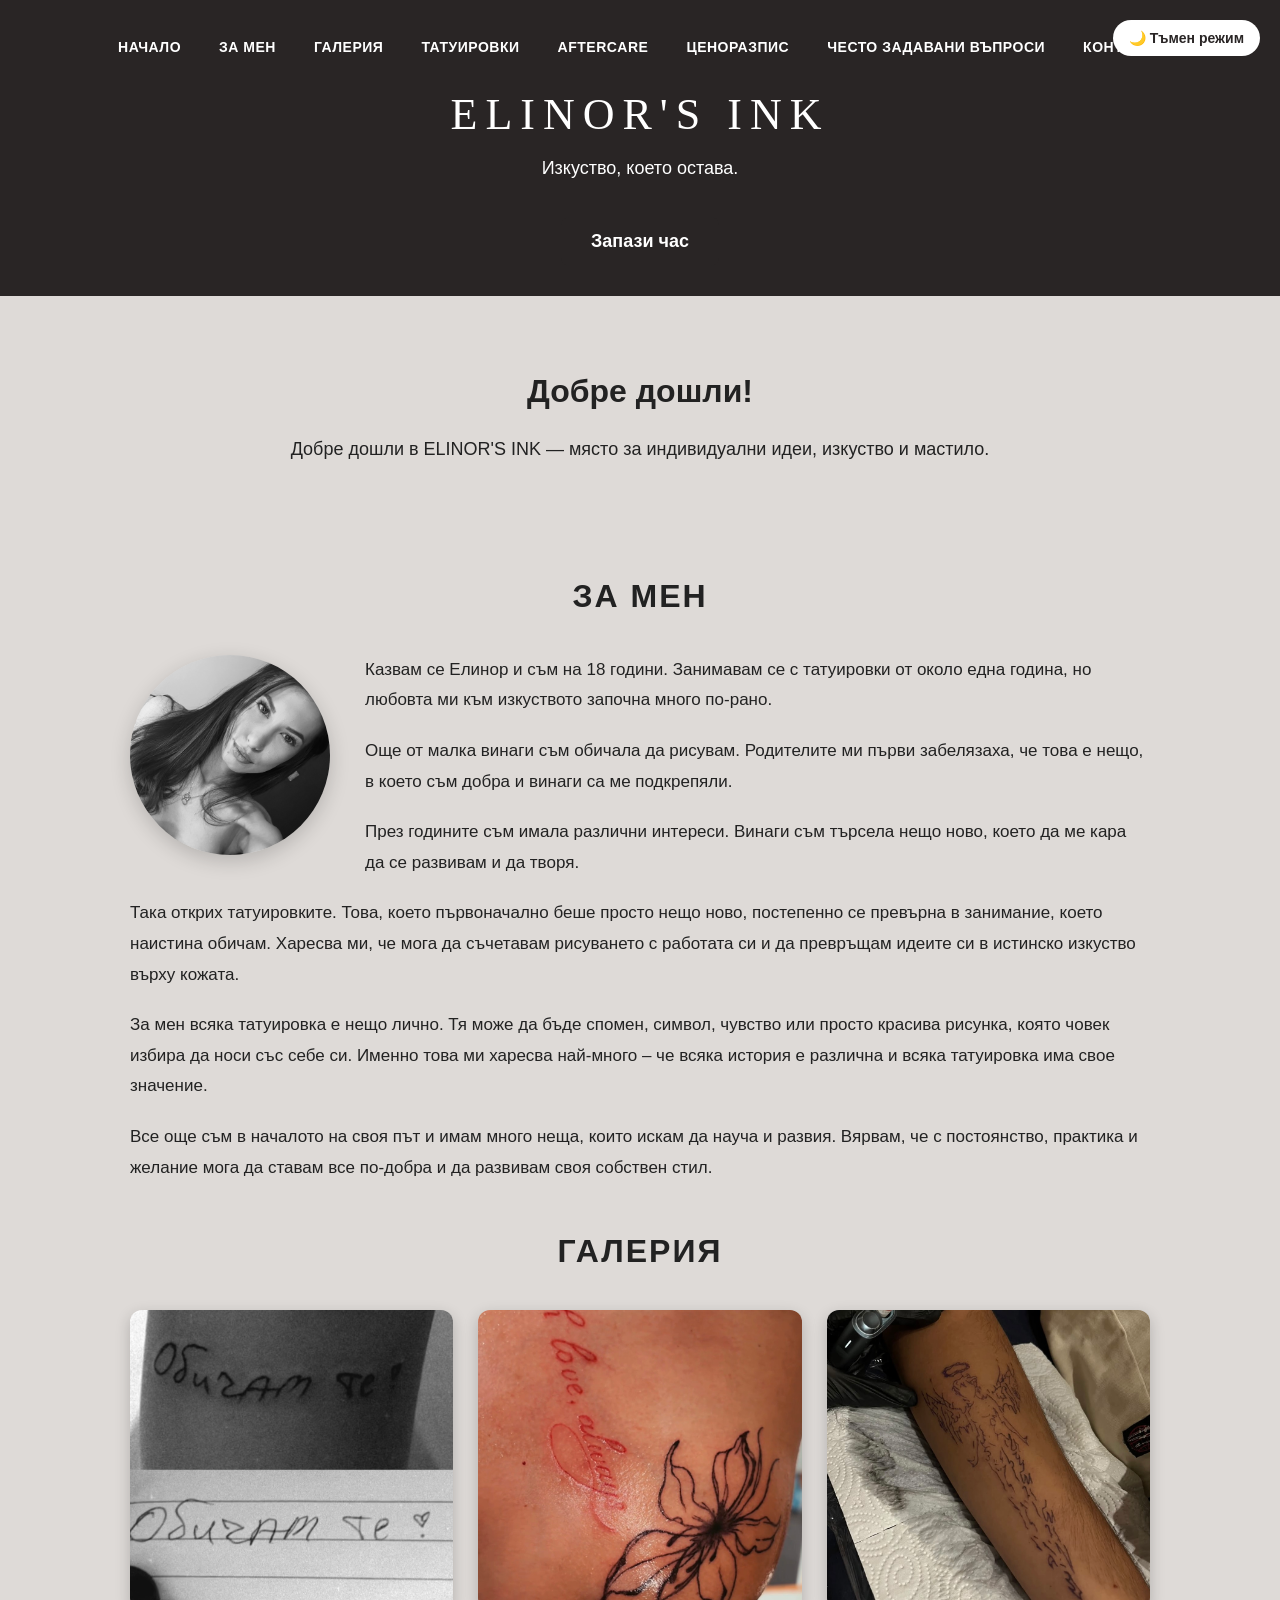
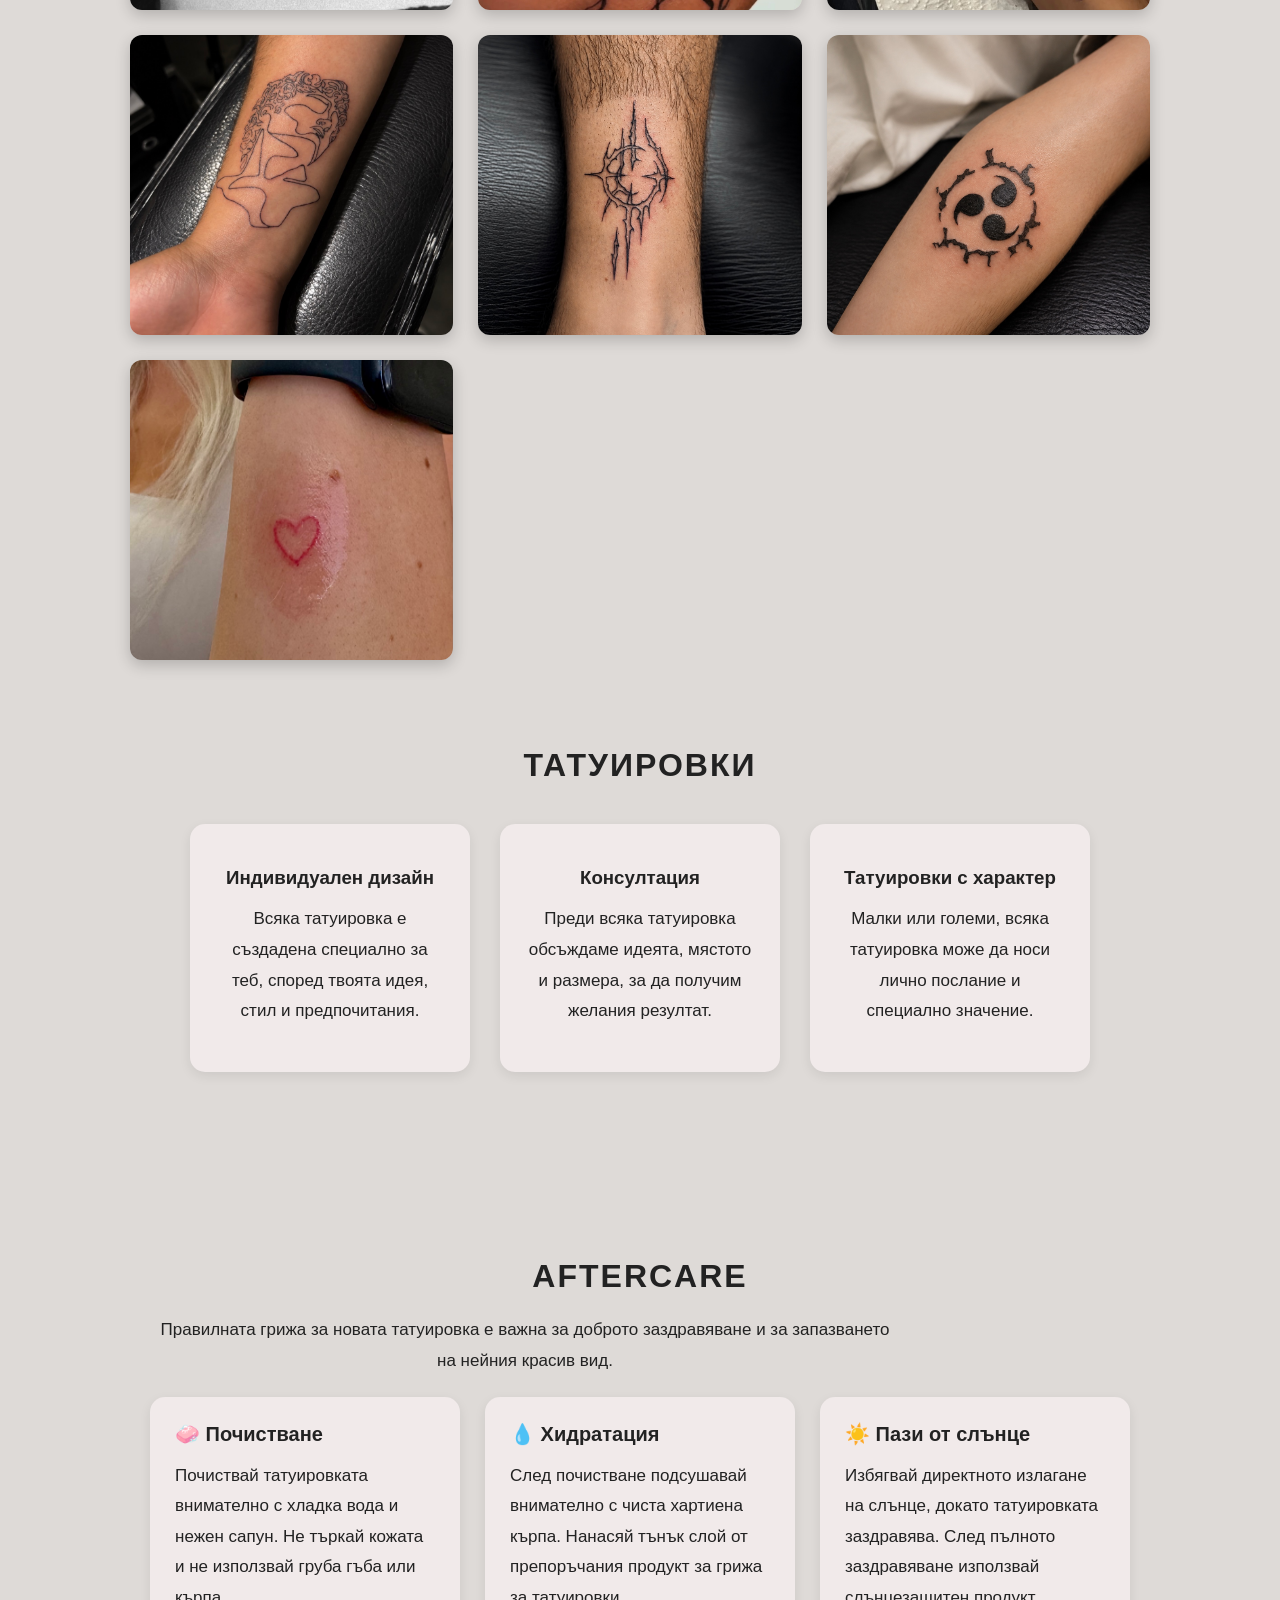
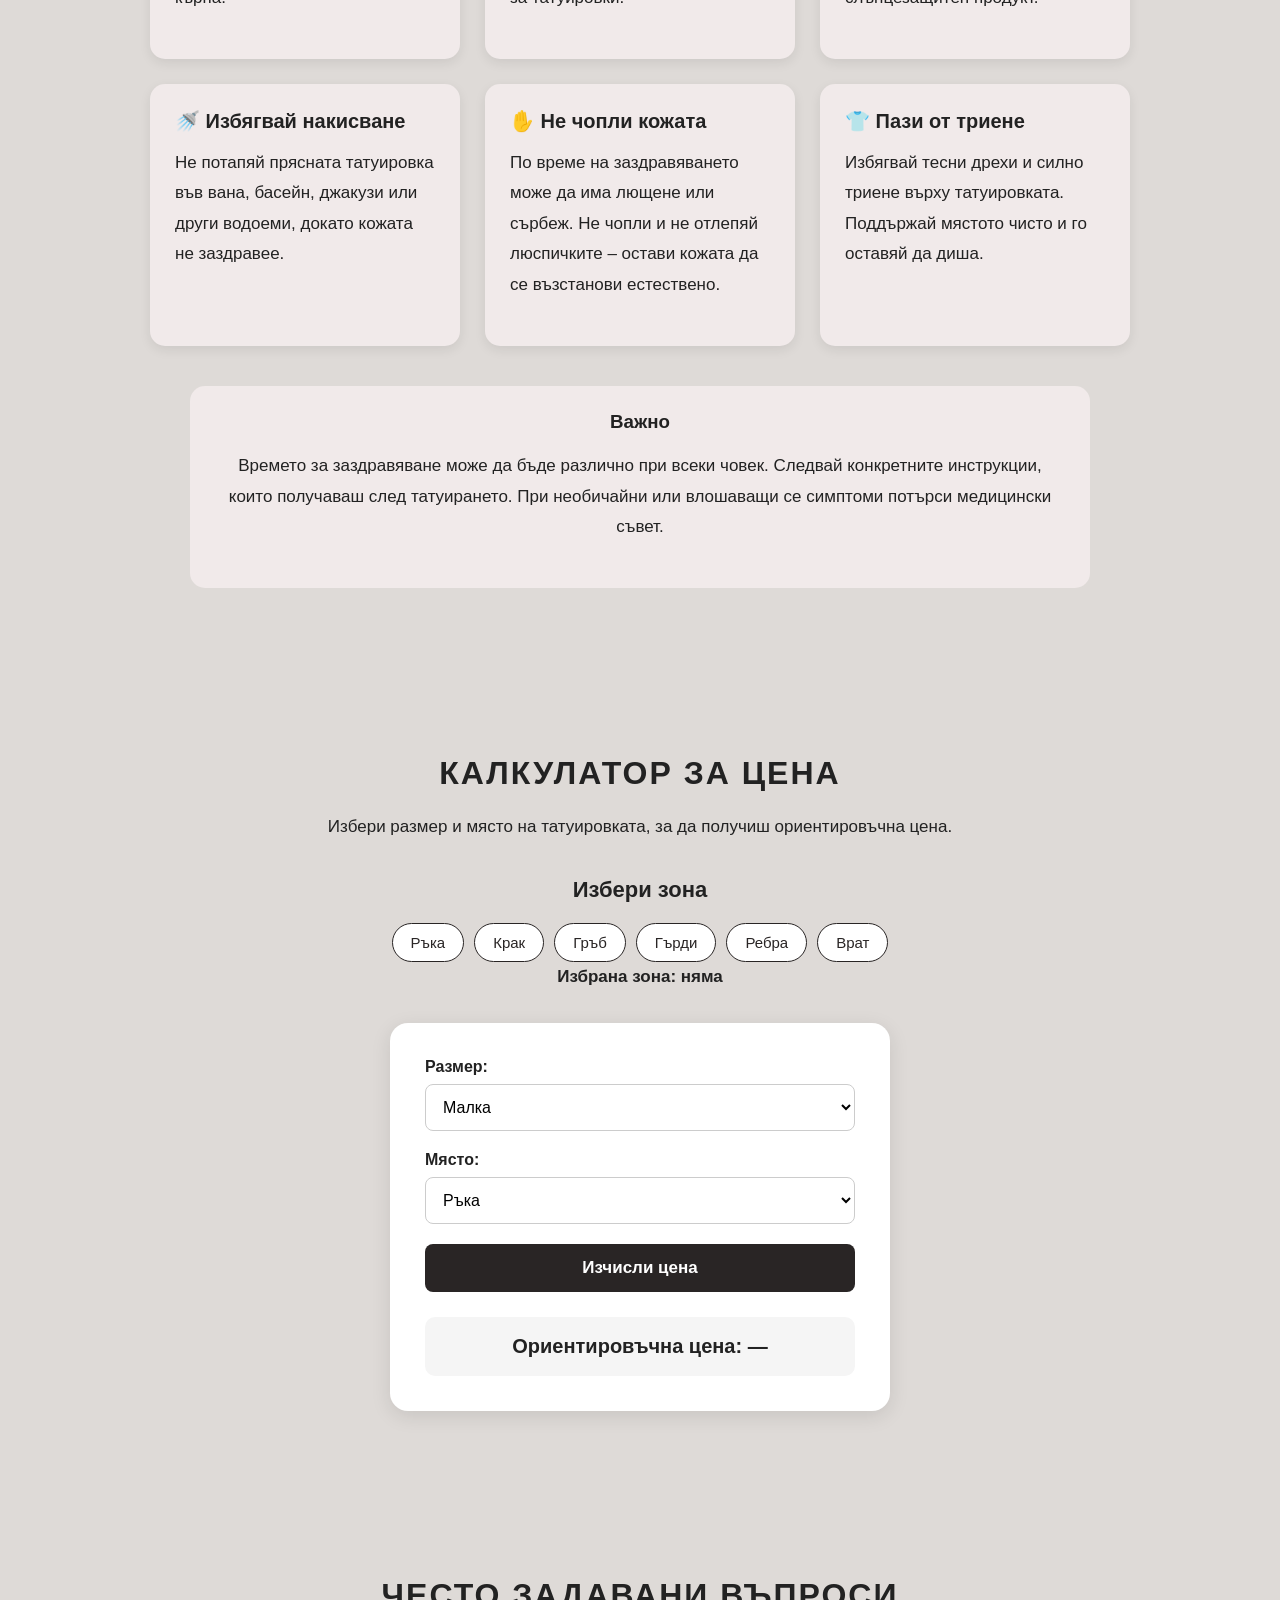
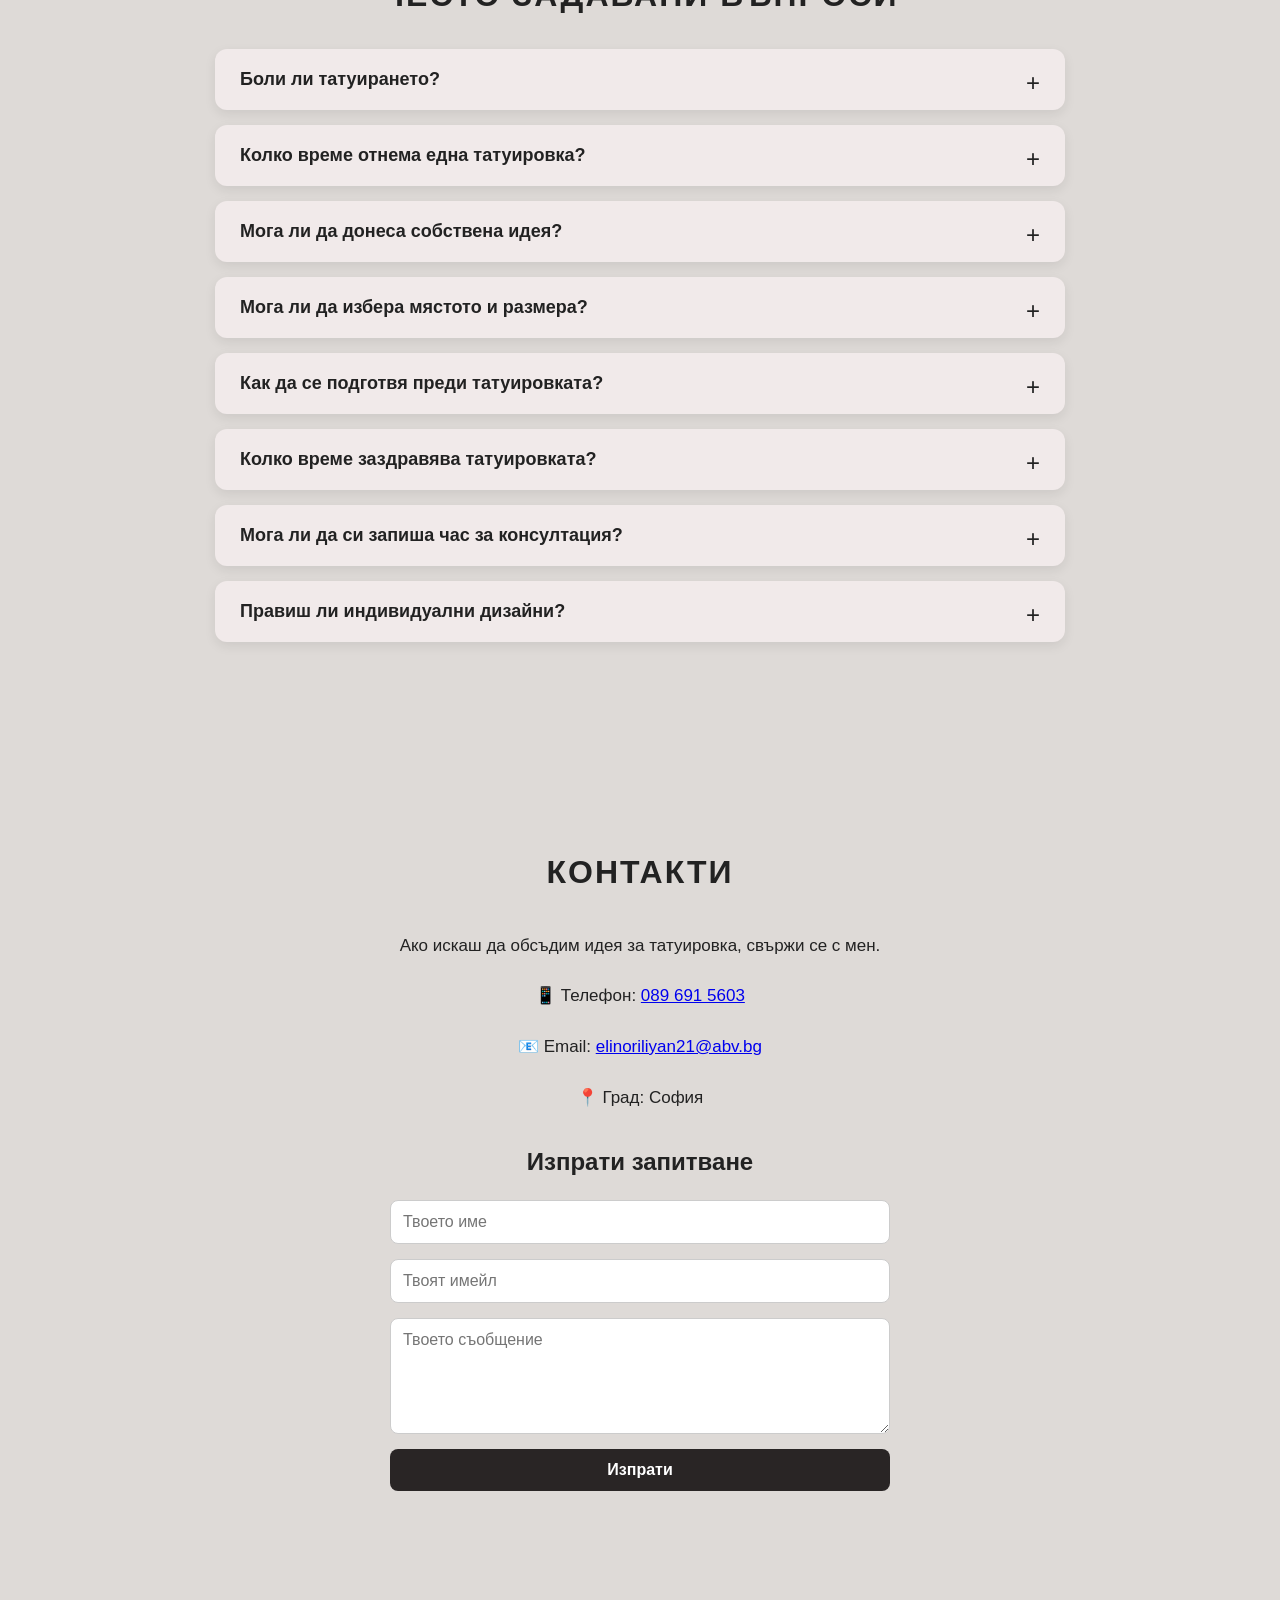
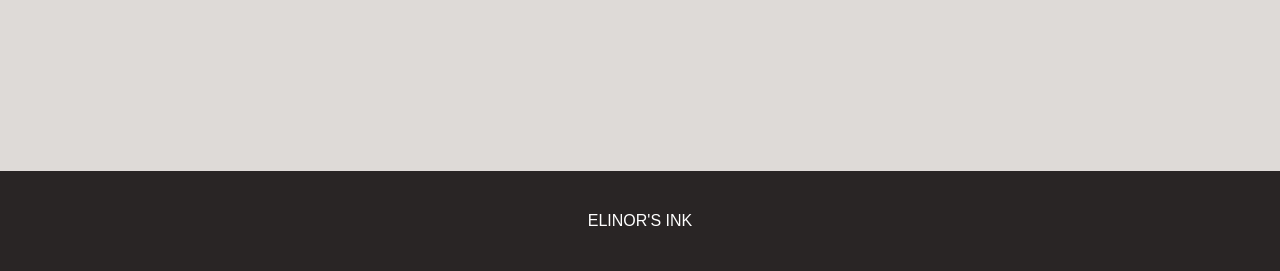
==== index.html @ de36f5f5 "Add files via upload" ====
<!DOCTYPE html>
<html lang="bg">
<head>
    <meta charset="UTF-8">
    <meta name="viewport" content="width=device-width, initial-scale=1.0">
    <title>ELINOR'S INK</title>
    <link rel="stylesheet" href="style.css">
</head>

<body>

    <header>
        
    <button id="themeToggle">🌙 Тъмен режим</button>

       <nav>
    <a href="#">НАЧАЛО</a>
    <a href="#about">ЗА МЕН</a>
    <a href="#gallery">ГАЛЕРИЯ</a>
    <a href="#tattoos">ТАТУИРОВКИ</a>
    <a href="#aftercare">AFTERCARE</a>
    <a href="#calculator">ЦЕНОРАЗПИС</a>
    <a href="#faq">ЧЕСТО ЗАДАВАНИ ВЪПРОСИ</a>
    <a href="#contacts">КОНТАКТИ</a>
</nav>
        <h1>ELINOR'S INK</h1>
        <p>Изкуство, което остава.</p>
        <a href="#contacts" class="booking-button">Запази час</a>
    </header>

    
<main>
    <h2>Добре дошли!</h2>

    <p>
        Добре дошли в ELINOR'S INK —
        място за индивидуални идеи, изкуство и мастило.
    </p>

    
<section id="about">
            <h2>ЗА МЕН</h2>
            <img class="about-photo" src="images/elinor.jpg" alt="Елинор">
<p>

                Казвам се Елинор и съм на 18 години. Занимавам се с татуировки

                от около една година, но любовта ми към изкуството започна

                много по-рано.

            </p>

            <p>

                Още от малка винаги съм обичала да рисувам. Родителите ми

                първи забелязаха, че това е нещо, в което съм добра и винаги са ме подкрепяли.

            </p>

            <p>

                През годините съм имала различни интереси. Винаги съм

                търсела нещо ново, което

                да ме кара да се развивам и да творя.

            </p>

            <p>

                Така открих татуировките. Това, което първоначално беше

                просто нещо ново, постепенно се превърна в занимание,

                което наистина обичам. Харесва ми, че мога да съчетавам

                рисуването с работата си и да превръщам идеите си в

                истинско изкуство върху кожата.

            </p>

            <p>

                За мен всяка татуировка е нещо лично. Тя може да бъде

                спомен, символ, чувство или просто красива рисунка, която

                човек избира да носи със себе си. Именно това ми харесва

                най-много – че всяка история е различна и всяка татуировка

                има свое значение.

            </p>

            <p>

                Все още съм в началото на своя път и имам много неща,

                които искам да науча и развия. Вярвам, че с постоянство,

                практика и желание мога да ставам все по-добра и да

                развивам своя собствен стил.
   

 <section id="gallery">
    <h2>ГАЛЕРИЯ</h2>

    <div class="gallery">

    <img src="images/tattoo1.jpg" alt="Татуировка 1" onclick="openImage(this)">
<img src="images/tattoo2.jpg" alt="Татуировка 2" onclick="openImage(this)">
<img src="images/tattoo3.jpg" alt="Татуировка 3" onclick="openImage(this)">
<img src="images/tattoo4.jpg" alt="Татуировка 4" onclick="openImage(this)">
<img src="images/tattoo5.jpg" alt="Татуировка 5" onclick="openImage(this)">
<img src="images/tattoo6.jpg" alt="Татуировка 6" onclick="openImage(this)">
<img src="images/tattoo7.jpg" alt="Татуировка 7" onclick="openImage(this)">
</div>

<div id="imageModal" class="modal">
    <span class="close" onclick="closeImage()">&times;</span>

    <button class="prev" onclick="previousImage()">&#10094;</button>

    <img id="bigImage" src="" alt="Увеличена снимка">

    <button class="next" onclick="nextImage()">&#10095;</button>
</div>
</section>

<section id="tattoos">
    <h2>ТАТУИРОВКИ</h2>

    <div class="tattoo-info">
        <div>
            <h3>Индивидуален дизайн</h3>
            <p>
                Всяка татуировка е създадена специално за теб,
                според твоята идея, стил и предпочитания.
            </p>
        </div>

        <div>
            <h3>Консултация</h3>
            <p>
                Преди всяка татуировка обсъждаме идеята,
                мястото и размера, за да получим желания резултат.
            </p>
        </div>

        <div>
            <h3>Татуировки с характер</h3>
            <p>
                Малки или големи, всяка татуировка може да носи
                лично послание и специално значение.
            </p>
        </div>
    </div>
</section>
<section id="aftercare">
    <h2>AFTERCARE</h2>

    <p class="aftercare-intro">
        Правилната грижа за новата татуировка е важна за доброто
        заздравяване и за запазването на нейния красив вид.
    </p>

    <div class="aftercare-grid">

        <div class="aftercare-card">
            <h3>🧼 Почистване</h3>
            <p>
                Почиствай татуировката внимателно с хладка вода и
                нежен сапун. Не търкай кожата и не използвай груба
                гъба или кърпа.
            </p>
        </div>

        <div class="aftercare-card">
            <h3>💧 Хидратация</h3>
            <p>
                След почистване подсушавай внимателно с чиста
                хартиена кърпа. Нанасяй тънък слой от препоръчания
                продукт за грижа за татуировки.
            </p>
        </div>

        <div class="aftercare-card">
            <h3>☀️ Пази от слънце</h3>
            <p>
                Избягвай директното излагане на слънце, докато
                татуировката заздравява. След пълното заздравяване
                използвай слънцезащитен продукт.
            </p>
        </div>

        <div class="aftercare-card">
            <h3>🚿 Избягвай накисване</h3>
            <p>
                Не потапяй прясната татуировка във вана, басейн,
                джакузи или други водоеми, докато кожата не заздравее.
            </p>
        </div>

        <div class="aftercare-card">
            <h3>✋ Не чопли кожата</h3>
            <p>
                По време на заздравяването може да има лющене или
                сърбеж. Не чопли и не отлепяй люспичките – остави
                кожата да се възстанови естествено.
            </p>
        </div>

        <div class="aftercare-card">
            <h3>👕 Пази от триене</h3>
            <p>
                Избягвай тесни дрехи и силно триене върху татуировката.
                Поддържай мястото чисто и го оставяй да диша.
            </p>
        </div>

    </div>

    <div class="aftercare-note">
        <h3>Важно</h3>
        <p>
            Времето за заздравяване може да бъде различно при всеки човек.
            Следвай конкретните инструкции, които получаваш след татуирането.
            При необичайни или влошаващи се симптоми потърси медицински съвет.
        </p>
    </div>
</section>


<section id="calculator">
    <h2>КАЛКУЛАТОР ЗА ЦЕНА</h2>

    <p>
        Избери размер и място на татуировката,
        за да получиш ориентировъчна цена.
    </p>
<div class="body-map">
    <h3>Избери зона</h3>

    <div class="body-options">
        <button type="button" onclick="selectBodyZone('arm')">Ръка</button>
        <button type="button" onclick="selectBodyZone('leg')">Крак</button>
        <button type="button" onclick="selectBodyZone('back')">Гръб</button>
        <button type="button" onclick="selectBodyZone('chest')">Гърди</button>
        <button type="button" onclick="selectBodyZone('ribs')">Ребра</button>
        <button type="button" onclick="selectBodyZone('neck')">Врат</button>
    </div>

    <p id="selectedZone">Избрана зона: няма</p>
</div>
    <div class="calculator-box">

        <label for="tattooSize">Размер:</label>
        <select id="tattooSize">
            <option value="small">Малка</option>
            <option value="medium">Средна</option>
            <option value="large">Голяма</option>
        </select>

        <label for="tattooPlace">Място:</label>
        <select id="tattooPlace">
            <option value="arm">Ръка</option>
            <option value="leg">Крак</option>
            <option value="back">Гръб</option>
            <option value="chest">Гърди</option>
            <option value="nesk">Врат</option>
            <option value="ribsr">Ребра</option>
        </select>

        <button type="button" onclick="calculatePrice()">
            Изчисли цена
        </button>

        <div id="priceResult">
            Ориентировъчна цена: —
        </div>

<a href="#contacts" class="calculator-booking">
    Запази час
</a>
    </div>
</section>

<section id="faq">
    <h2>ЧЕСТО ЗАДАВАНИ ВЪПРОСИ</h2>

    <div class="faq-container">

        <details class="faq-item">
            <summary>Боли ли татуирането?</summary>
            <p>
                Усещането е различно при всеки човек и зависи от мястото,
                размера и продължителността на татуировката.
            </p>
        </details>

        <details class="faq-item">
            <summary>Колко време отнема една татуировка?</summary>
            <p>
                Времето зависи от размера, детайлите и мястото на татуировката.
                При консултация можем да обсъдим приблизителната продължителност.
            </p>
        </details>

        <details class="faq-item">
            <summary>Мога ли да донеса собствена идея?</summary>
            <p>
                Разбира се. Можеш да дойдеш със своя идея, снимка или вдъхновение,
                а заедно можем да обсъдим как да я превърнем в подходящ дизайн.
            </p>
        </details>

        <details class="faq-item">
            <summary>Мога ли да избера мястото и размера?</summary>
            <p>
                Да. Мястото и размерът се обсъждат предварително, за да бъде
                дизайнът подходящ за конкретната зона на тялото.
            </p>
        </details>

        <details class="faq-item">
            <summary>Как да се подготвя преди татуировката?</summary>
            <p>
                Добре е да си отпочинал, нахранен и хидратиран.
                Избягвай да идваш на празен стомах.
            </p>
        </details>

        <details class="faq-item">
            <summary>Колко време заздравява татуировката?</summary>
            <p>
                Заздравяването е индивидуално и зависи от кожата и размера
                на татуировката. Следвай инструкциите за aftercare, които получаваш.
            </p>
        </details>

        <details class="faq-item">
            <summary>Мога ли да си запиша час за консултация?</summary>
            <p>
                Да. Можеш да се свържеш с мен чрез контактите в сайта,
                за да обсъдим идеята ти и да изберем подходящ ден и час.
            </p>
        </details>

        <details class="faq-item">
            <summary>Правиш ли индивидуални дизайни?</summary>
            <p>
                Да. Всеки дизайн може да бъде съобразен с твоята идея,
                предпочитания и мястото, на което ще бъде татуировката.
            </p>
        </details>

    </div>
</section>

<section id="contacts">

<section id="contacts">
    <h2>КОНТАКТИ</h2>

    <p>Ако искаш да обсъдим идея за татуировка, свържи се с мен.</p>

    <p>📱 Телефон: <a href="tel:0896915603">089 691 5603</a></p>

<p>📧 Email: <a href="mailto:elinoriliyan21@abv.bg">elinoriliyan21@abv.bg</a></p>

<p>📍 Град: София</p>
<h3>Изпрати запитване</h3>

<form action="mailto:elinoriliyan21@abv.bg" method="post" enctype="text/plain">
    <input type="text" placeholder="Твоето име" required>

    <input type="email" placeholder="Твоят имейл" required>

    <textarea placeholder="Твоето съобщение" rows="5" required></textarea>

    <button type="submit">Изпрати</button>
</form>
</section>
</main>



    <footer>
        <p> ELINOR'S INK</p>
    </footer>

    <script src="script.js"></script>
</body>
</html>
---- style.css ----
html {
    scroll-behavior:smooth;
    * {
    box-sizing: border-box;
}

body {
    margin: 0;
    font-family: Arial, sans-serif;
    background: #dedad7;
    color: #222;
}

header {
    background: #292525;
    color: white;
    text-align: center;
    padding: 30px 20px;
    position: relative;
}
nav {
    display: flex;
    justify-content: center;
    align-items: center;
    flex-wrap: wrap;
    gap: 10px;
    margin-bottom: 25px;
}

nav a {
    color: white;
    text-decoration: none;
    padding: 9px 14px;
    border-radius: 20px;
    font-weight: bold;
    font-size: 14px;
    letter-spacing: 0.5px;
    transition: background 0.3s ease, color 0.3s ease;
}

nav a:hover {
    background: #d6a3a3;
    color: #292525;
}
nav a:hover {
    color: #d6a3a3;
}

    header h1 {
    font-family: Georgia, "Times New Roman", serif;
    font-size: 44px;
    font-weight: 400;
    letter-spacing: 8px;
    margin: 10px 0;
    text-transform: uppercase;
}

header p {
    font-size: 18px;
}

main {
    max-width: 1100px;
    margin: auto;
    padding: 50px 20px;
    text-align: center;
}

main h2 {
    font-size: 32px;
    margin-bottom: 25px;
}

main p {
    font-size: 18px;
    line-height: 1.6;
}

/* ГАЛЕРИЯ */

#gallery {
    margin-top: 50px;
}

.gallery {
    display: grid;
    grid-template-columns: repeat(3, 1fr);
    gap: 25px;
    margin-top: 30px;
}

.gallery img {
    width: 100%;
    height: 300px;
    object-fit: cover;
    display: block;
    border-radius: 12px;
    box-shadow: 0 5px 15px rgba(0, 0, 0, 0.2);
    transition: transform 0.3s ease, box-shadow 0.3s ease;
}

.gallery img:hover {
    transform: scale(1.03);
    box-shadow: 0 8px 25px rgba(0, 0, 0, 0.3);
}

footer {
    background: #292525;
    color: white;
    text-align: center;
    padding: 25px;
    margin-top: 40px;
}

/* За телефон */

@media (max-width: 700px) {
    .gallery {
        grid-template-columns: 1fr;
    }

    .gallery img {
        height: 350px;
    }

    nav a {
        display: inline-block;
        margin: 8px;
    }

    header h1 {
        font-size: 32px;
    }
}
/* Увеличаване на снимката */
.gallery img {
    cursor: pointer;
    transition: transform 0.3s;
}

.gallery img:hover {
    transform: scale(1.05);
}

/* Голям прозорец */
#imageModal {
    display: none;
    position: fixed;
    z-index: 9999;
    left: 0;
    top: 0;
    width: 100%;
    height: 100%;
    background: rgba(0, 0, 0, 0.85);
    justify-content: center;
    align-items: center;
}

/* Голямата снимка */
#bigImage {
    max-width: 90%;
    max-height: 90%;
    width: auto;
    height: auto;
    object-fit: contain;
}

/* X */
.close {
    position: absolute;
    top: 20px;
    right: 35px;
    color: rgb(241, 234, 234);
    font-size: 45px;
    cursor: pointer;
}
#imageModal {
    display: none;
    position: fixed;
    z-index: 9999;
    left: 0;
    top: 0;
    width: 100%;
    height: 100%;
    background: rgba(0, 0, 0, 0.9);
    justify-content: center;
    align-items: center;
}

#imageModal #bigImage {
    max-width: 90%;
    max-height: 90%;
    width: auto;
    height: auto;
}

#imageModal .close {
    position: absolute;
    top: 20px;
    right: 30px;
    color: white;
    font-size: 45px;
    cursor: pointer;
}
#imageModal .prev,
#imageModal .next {
    position: absolute;
    top: 50%;
    transform: translateY(-50%);
    background: rgba(255, 255, 255, 0.15);
    color: white;
    border: none;
    font-size: 40px;
    width: 55px;
    height: 70px;
    cursor: pointer;
    border-radius: 10px;
    transition: background 0.3s ease;
}

#imageModal .prev {
    left: 30px;
}

#imageModal .next {
    right: 30px;
}

#imageModal .prev:hover,
#imageModal .next:hover {
    background: rgba(255, 255, 255, 0.35);
}
#tattoos {
    text-align: center;
    padding: 60px 20px;
}

.tattoo-info {
    display: flex;
    justify-content: center;
    gap: 30px;
    flex-wrap: wrap;
    max-width: 1000px;
    margin: 30px auto;
}

.tattoo-info div {
    width: 280px;
    padding: 25px;
    border-radius: 15px;
    background:rgb(241, 234, 234);
    box-shadow: 0 4px 12px rgba(0, 0, 0, 0.08);
    transition: transform 0.3s ease, box-shadow 0.3s ease;
}

.tattoo-info h3 {
    margin-bottom: 15px;
}
.tattoo-info div {
    transition: transform 0.3s ease, box-shadow 0.3s ease;
}

.tattoo-info div:hover {
    transform: translateY(-8px);
    box-shadow: 0 8px 20px rgba(0, 0, 0, 0.15);
}
#contacts {
    text-align: center;
    padding: 50px 20px;
    background: #dedad7;
}

#contacts h2 {
    font-size: 32px;
    margin-bottom: 25px;
    letter-spacing: 2px;
}

#contacts p {
    font-size: 18px;
    line-height: 1.8;
    margin: 10px 0;
}
#contacts h3 {
    margin-top: 35px;
    font-size: 24px;
}

form {
    max-width: 500px;
    margin: 20px auto;
    display: flex;
    flex-direction: column;
    gap: 15px;
}

form input,
form textarea {
    padding: 12px;
    font-size: 16px;
    border: 1px solid #ccc;
    border-radius: 8px;
    font-family: Arial, sans-serif;
}

form textarea {
    resize: vertical;
}

form button {
    padding: 12px;
    font-size: 16px;
    font-weight: bold;
    border: none;
    border-radius: 8px;
    background: #292525;
    color: white;
    cursor: pointer;
}

form button:hover {
    background: #b7b4b4;
}
.booking-button {
    display: inline-block;
    margin-top: 20px;
    padding: 14px 30px;
    background: #292525;
    color: white;
    text-decoration: none;
    border-radius: 8px;
    font-size: 18px;
    font-weight: bold;
}

.booking-button:hover {
    background: #d6a3a3;
}
@media (max-width: 700px) {
   nav {
    display: flex;
    flex-direction: column;
    gap: 6px;
}

nav a {
    font-size: 14px;
    padding: 7px 12px;
    margin: 0;
}
    header h1 {
        font-size: 32px;
    }

    header p {
        font-size: 16px;
    }

    main {
        padding: 35px 15px;
    }

    .gallery {
        grid-template-columns: 1fr;
        gap: 20px;
    }

    .gallery img {
        height: auto;
        max-height: 450px;
    }

    .tattoo-info {
        flex-direction: column;
        align-items: center;
    }

    .tattoo-info div {
        width: 100%;
        max-width: 400px;
    }

    #contacts {
        padding: 40px 15px;
    }

    form {
        width: 100%;
    }
    #about {
    padding: 45px 15px;
}

.about-photo {
    float: none;
    display: block;
    width: 180px;
    height: 180px;
    margin: 0 auto 30px;
}

#about p {
    font-size: 16px;
    line-height: 1.7;
}
}
/* ЗА МЕН */
#about {
    padding: 70px 20px;
    max-width: 1100px;
    margin: 0 auto;
    text-align: left;
    overflow: hidden;
}

#about h2 {
    text-align: center;
    font-size: 32px;
    margin-bottom: 40px;
    letter-spacing: 2px;
}

.about-photo {
    float: left;
    width: 200px;
    height: 200px;
    object-fit: cover;
    border-radius: 50%;
    margin: 0 35px 20px 0;
    box-shadow: 0 6px 20px rgba(0, 0, 0, 0.18);
}

#about p {
    font-size: 17px;
    line-height: 1.8;
    margin: 0 0 20px 0;
}
/* AFTERCARE */
#aftercare {
    text-align: center;
    padding: 70px 20px;
}

#aftercare h2 {
    font-size: 32px;
    margin-bottom: 20px;
    letter-spacing: 2px;
}

.aftercare-intro {
    max-width: 750px;
    margin: 0 auto 40px;
}

.aftercare-grid {
    max-width: 1000px;
    margin: 0 auto;
    display: grid;
    grid-template-columns: repeat(3, 1fr);
    gap: 25px;
}

.aftercare-card {
    background: rgb(241, 234, 234);
    padding: 25px;
    border-radius: 15px;
    box-shadow: 0 4px 12px rgba(0, 0, 0, 0.08);
    text-align: left;
    transition: transform 0.3s ease, box-shadow 0.3s ease;
}

.aftercare-card:hover {
    transform: translateY(-6px);
    box-shadow: 0 8px 20px rgba(0, 0, 0, 0.15);
}

.aftercare-card h3 {
    font-size: 20px;
    margin-top: 0;
    margin-bottom: 15px;
}
Я
.aftercare-card p {
    font-size: 16px;
    line-height: 1.6;
}

.aftercare-note {
    max-width: 900px;
    margin: 40px auto 0;
    padding: 25px;
    background: rgb(241, 234, 234);
    border-radius: 15px;
}

.aftercare-note h3 {
    margin-top: 0;
}
/* Често задавани въпроси */
#faq {
    padding: 70px 20px;
    text-align: center;
}

#faq h2 {
    font-size: 32px;
    margin-bottom: 35px;
    letter-spacing: 2px;
}

.faq-container {
    max-width: 850px;
    margin: 0 auto;
    text-align: left;
}

.faq-item {
    background: rgb(241, 234, 234);
    margin-bottom: 15px;
    border-radius: 12px;
    box-shadow: 0 4px 12px rgba(0, 0, 0, 0.08);
    overflow: hidden;
}

.faq-item summary {
    padding: 20px 25px;
    font-size: 18px;
    font-weight: bold;
    cursor: pointer;
    list-style: none;
    position: relative;
    padding-right: 50px;
}

.faq-item summary::-webkit-details-marker {
    display: none;
}

.faq-item summary::after {
    content: "+";
    position: absolute;
    right: 25px;
    font-size: 24px;
    font-weight: normal;
}

.faq-item[open] summary::after {
    content: "−";
}

.faq-item p {
    padding: 0 25px 20px;
    margin: 0;
    font-size: 16px;
    line-height: 1.7;
}
/*тъмен/светъл режим*/
#themeToggle {
    position: absolute;
    top: 20px;
    right: 20px;
    padding: 10px 16px;
    border: none;
    border-radius: 20px;
    background: white;
    color: #292525;
    font-size: 14px;
    cursor: pointer;
    font-weight: bold;
}

body.dark-mode {
    background: #1f1c1c;
    color: #f5f1ee;
}

body.dark-mode .tattoo-info div,
body.dark-mode .aftercare-card,
body.dark-mode .faq-item {
    background: #2b2727;
    color: #f5f1ee;
}

body.dark-mode .aftercare-note,
body.dark-mode #contacts {
    background: #292525;
}

body.dark-mode #themeToggle {
    background: #292525;
    color: white;
}
/* Калкулатор */
#calculator {
    padding: 70px 20px;
    text-align: center;
}

#calculator h2 {
    font-size: 32px;
    margin-bottom: 20px;
    letter-spacing: 2px;
}

#calculator > p {
    max-width: 650px;
    margin: 0 auto 35px;
}

.calculator-box {
    max-width: 500px;
    margin: 0 auto;
    padding: 35px;
    background: white;
    border-radius: 18px;
    box-shadow: 0 5px 20px rgba(0,0,0,.1);
    text-align: left;
}

.calculator-box label {
    display: block;
    margin-bottom: 8px;
    font-weight: bold;
    font-size: 16px;
}

.calculator-box select {
    width: 100%;
    padding: 13px;
    margin-bottom: 20px;
    border: 1px solid #ccc;
    border-radius: 8px;
    font-size: 16px;
    background: white;
}

.calculator-box button {
    width: 100%;
    padding: 14px;
    border: none;
    border-radius: 8px;
    background: #292525;
    color: white;
    font-size: 17px;
    font-weight: bold;
    cursor: pointer;
    transition: background .3s ease;
}

.calculator-box button:hover {
    background: #d6a3a3;
    color: #292525;
}

#priceResult {
    margin-top: 25px;
    padding: 18px;
    background: #f5f5f5;
    border-radius: 10px;
    text-align: center;
    font-size: 20px;
    font-weight: bold;
}

/* Калкулатор в тъмен режим */
body.dark-mode .calculator-box {
    background: #2b2727;
}

body.dark-mode .calculator-box select {
    background: #1f1c1c;
    color: white;
    border-color: #555;
}

body.dark-mode #priceResult {
    background: #1f1c1c;
    color: white;
}
/* Зони за татуировка */
.body-map {
    max-width: 500px;
    margin: 0 auto 30px;
    text-align: center;
}

.body-map h3 {
    font-size: 22px;
    margin-bottom: 20px;
}

.body-options {
    display: flex;
    justify-content: center;
    flex-wrap: wrap;
    gap: 10px;
}

.body-options button {
    padding: 10px 18px;
    border: 1px solid #292525;
    border-radius: 20px;
    background: white;
    color: #292525;
    font-size: 15px;
    cursor: pointer;
    transition: all 0.3s ease;
}

.body-options button:hover {
    background: #d6a3a3;
    border-color: #d6a3a3;
}

.body-options button.active {
    background: #292525;
    color: white;
}

#selectedZone {
    margin-top: 20px;
    font-weight: bold;
}

/* Тъмен режим */
body.dark-mode .body-options button {
    background: #2b2727;
    color: white;
    border-color: #666;
}

body.dark-mode .body-options button.active {
    background: #d6a3a3;
    color: #292525;
}
.calculator-booking {
    display: none;
    margin-top: 15px;
    padding: 13px 25px;
    background: #292525;
    color: white;
    text-decoration: none;
    border-radius: 8px;
    font-size: 16px;
    font-weight: bold;
    transition: background 0.3s ease;
}

.calculator-booking:hover {
    background: #d6a3a3;
    color: #292525;
}

body.dark-mode .calculator-booking {
    background: #d6a3a3;
    color: #292525;
}
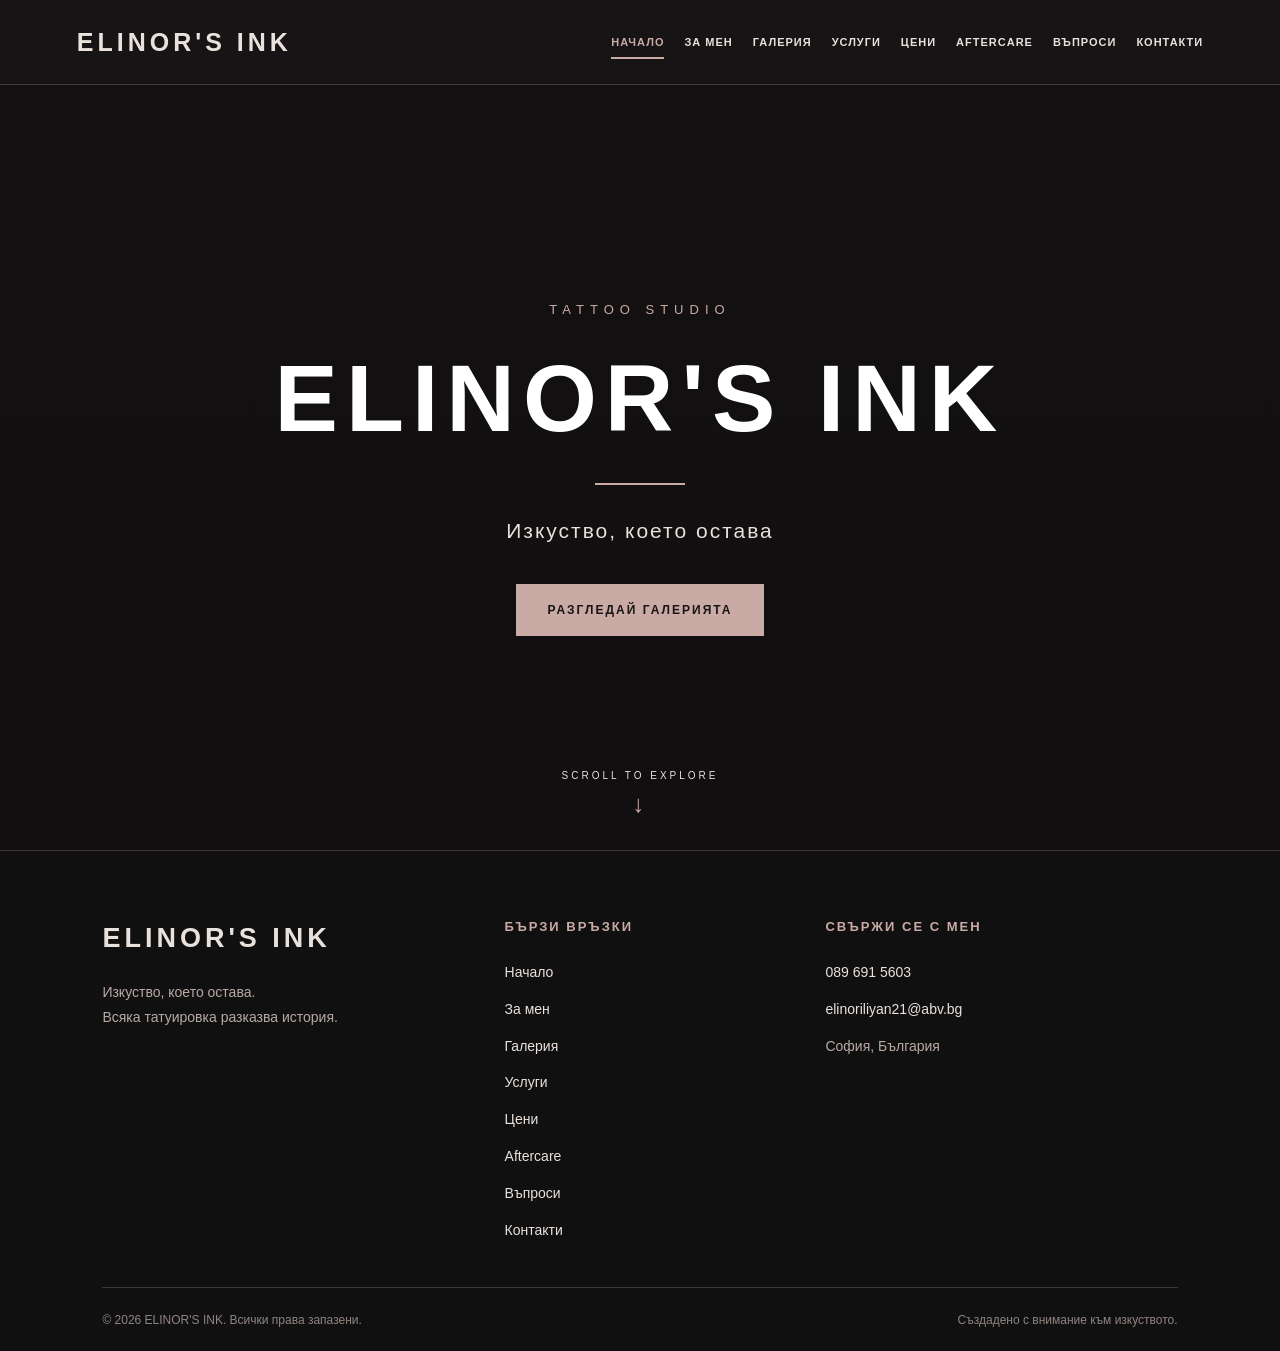
==== commit 60843007: "Add files via upload" ====
--- a/index.html
+++ b/index.html
@@ -3,398 +3,119 @@
 <head>
     <meta charset="UTF-8">
     <meta name="viewport" content="width=device-width, initial-scale=1.0">
-    <title>ELINOR'S INK</title>
+
+    <title>ELINOR'S INK | Tattoo Studio</title>
+
     <link rel="stylesheet" href="style.css">
 </head>
 
 <body>
 
-    <header>
-        
-    <button id="themeToggle">🌙 Тъмен режим</button>
+    <!-- ГОРНО МЕНЮ -->
+    <header class="site-header">
 
-       <nav>
-    <a href="#">НАЧАЛО</a>
-    <a href="#about">ЗА МЕН</a>
-    <a href="#gallery">ГАЛЕРИЯ</a>
-    <a href="#tattoos">ТАТУИРОВКИ</a>
-    <a href="#aftercare">AFTERCARE</a>
-    <a href="#calculator">ЦЕНОРАЗПИС</a>
-    <a href="#faq">ЧЕСТО ЗАДАВАНИ ВЪПРОСИ</a>
-    <a href="#contacts">КОНТАКТИ</a>
-</nav>
-        <h1>ELINOR'S INK</h1>
-        <p>Изкуство, което остава.</p>
-        <a href="#contacts" class="booking-button">Запази час</a>
+        <a href="index.html" class="logo">
+            ELINOR'S INK
+        </a>
+
+        <button class="menu-toggle" id="menuToggle" aria-label="Отвори меню">
+            ☰
+        </button>
+
+        <nav class="main-nav" id="mainNav">
+            <a href="index.html" class="active">НАЧАЛО</a>
+            <a href="about.html">ЗА МЕН</a>
+            <a href="gallery.html">ГАЛЕРИЯ</a>
+            <a href="services.html">УСЛУГИ</a>
+            <a href="pricing.html">ЦЕНИ</a>
+            <a href="aftercare.html">AFTERCARE</a>
+            <a href="faq.html">ВЪПРОСИ</a>
+            <a href="contacts.html">КОНТАКТИ</a>
+        </nav>
+
     </header>
 
+
+    <!-- НАЧАЛНА СЕКЦИЯ -->
+    <main>
+
+        <section class="hero">
+
+            <div class="hero-overlay"></div>
+
+            <div class="hero-content">
+
+                <p class="hero-subtitle">
+                    TATTOO STUDIO
+                </p>
+
+                <h1>ELINOR'S INK</h1>
+
+                <div class="hero-line"></div>
+
+                <p class="hero-description">
+                    Изкуство, което остава
+                </p>
+
+                <a href="gallery.html" class="hero-button">
+                    РАЗГЛЕДАЙ ГАЛЕРИЯТА
+                </a>
+
+            </div>
+
+            <div class="hero-scroll">
+                SCROLL TO EXPLORE
+                <span>↓</span>
+            </div>
+
+        </section>
+
+    </main>
+
+
+    <!-- ДОЛНА ЧАСТ -->
     
-<main>
-    <h2>Добре дошли!</h2>
+<footer class="site-footer">
 
-    <p>
-        Добре дошли в ELINOR'S INK —
-        място за индивидуални идеи, изкуство и мастило.
-    </p>
+    <div class="footer-content">
 
-    
-<section id="about">
-            <h2>ЗА МЕН</h2>
-            <img class="about-photo" src="images/elinor.jpg" alt="Елинор">
-<p>
+        <div class="footer-brand">
+            <h2>ELINOR'S INK</h2>
+            <p>Изкуство, което остава.</p>
+            <p>Всяка татуировка разказва история.</p>
+        </div>
+<div class="footer-links">
+                <h3>БЪРЗИ ВРЪЗКИ</h3>
+                <a href="index.html">Начало</a>
+                <a href="about.html">За мен</a>
+                <a href="gallery.html">Галерия</a>
+                 <a href="services.html">Услуги</a>
+            <a href="pricing.html">Цени</a>
+                <a href="aftercare.html">Aftercare</a>
+                <a href="faq.html">Въпроси</a>
+                <a href="contacts.html">Контакти</a>
+            </div>
 
-                Казвам се Елинор и съм на 18 години. Занимавам се с татуировки
-
-                от около една година, но любовта ми към изкуството започна
-
-                много по-рано.
-
-            </p>
-
-            <p>
-
-                Още от малка винаги съм обичала да рисувам. Родителите ми
-
-                първи забелязаха, че това е нещо, в което съм добра и винаги са ме подкрепяли.
-
-            </p>
-
-            <p>
-
-                През годините съм имала различни интереси. Винаги съм
-
-                търсела нещо ново, което
-
-                да ме кара да се развивам и да творя.
-
-            </p>
-
-            <p>
-
-                Така открих татуировките. Това, което първоначално беше
-
-                просто нещо ново, постепенно се превърна в занимание,
-
-                което наистина обичам. Харесва ми, че мога да съчетавам
-
-                рисуването с работата си и да превръщам идеите си в
-
-                истинско изкуство върху кожата.
-
-            </p>
-
-            <p>
-
-                За мен всяка татуировка е нещо лично. Тя може да бъде
-
-                спомен, символ, чувство или просто красива рисунка, която
-
-                човек избира да носи със себе си. Именно това ми харесва
-
-                най-много – че всяка история е различна и всяка татуировка
-
-                има свое значение.
-
-            </p>
-
-            <p>
-
-                Все още съм в началото на своя път и имам много неща,
-
-                които искам да науча и развия. Вярвам, че с постоянство,
-
-                практика и желание мога да ставам все по-добра и да
-
-                развивам своя собствен стил.
-   
-
- <section id="gallery">
-    <h2>ГАЛЕРИЯ</h2>
-
-    <div class="gallery">
-
-    <img src="images/tattoo1.jpg" alt="Татуировка 1" onclick="openImage(this)">
-<img src="images/tattoo2.jpg" alt="Татуировка 2" onclick="openImage(this)">
-<img src="images/tattoo3.jpg" alt="Татуировка 3" onclick="openImage(this)">
-<img src="images/tattoo4.jpg" alt="Татуировка 4" onclick="openImage(this)">
-<img src="images/tattoo5.jpg" alt="Татуировка 5" onclick="openImage(this)">
-<img src="images/tattoo6.jpg" alt="Татуировка 6" onclick="openImage(this)">
-<img src="images/tattoo7.jpg" alt="Татуировка 7" onclick="openImage(this)">
-</div>
-
-<div id="imageModal" class="modal">
-    <span class="close" onclick="closeImage()">&times;</span>
-
-    <button class="prev" onclick="previousImage()">&#10094;</button>
-
-    <img id="bigImage" src="" alt="Увеличена снимка">
-
-    <button class="next" onclick="nextImage()">&#10095;</button>
-</div>
-</section>
-
-<section id="tattoos">
-    <h2>ТАТУИРОВКИ</h2>
-
-    <div class="tattoo-info">
-        <div>
-            <h3>Индивидуален дизайн</h3>
-            <p>
-                Всяка татуировка е създадена специално за теб,
-                според твоята идея, стил и предпочитания.
-            </p>
-        </div>
-
-        <div>
-            <h3>Консултация</h3>
-            <p>
-                Преди всяка татуировка обсъждаме идеята,
-                мястото и размера, за да получим желания резултат.
-            </p>
-        </div>
-
-        <div>
-            <h3>Татуировки с характер</h3>
-            <p>
-                Малки или големи, всяка татуировка може да носи
-                лично послание и специално значение.
-            </p>
-        </div>
-    </div>
-</section>
-<section id="aftercare">
-    <h2>AFTERCARE</h2>
-
-    <p class="aftercare-intro">
-        Правилната грижа за новата татуировка е важна за доброто
-        заздравяване и за запазването на нейния красив вид.
-    </p>
-
-    <div class="aftercare-grid">
-
-        <div class="aftercare-card">
-            <h3>🧼 Почистване</h3>
-            <p>
-                Почиствай татуировката внимателно с хладка вода и
-                нежен сапун. Не търкай кожата и не използвай груба
-                гъба или кърпа.
-            </p>
-        </div>
-
-        <div class="aftercare-card">
-            <h3>💧 Хидратация</h3>
-            <p>
-                След почистване подсушавай внимателно с чиста
-                хартиена кърпа. Нанасяй тънък слой от препоръчания
-                продукт за грижа за татуировки.
-            </p>
-        </div>
-
-        <div class="aftercare-card">
-            <h3>☀️ Пази от слънце</h3>
-            <p>
-                Избягвай директното излагане на слънце, докато
-                татуировката заздравява. След пълното заздравяване
-                използвай слънцезащитен продукт.
-            </p>
-        </div>
-
-        <div class="aftercare-card">
-            <h3>🚿 Избягвай накисване</h3>
-            <p>
-                Не потапяй прясната татуировка във вана, басейн,
-                джакузи или други водоеми, докато кожата не заздравее.
-            </p>
-        </div>
-
-        <div class="aftercare-card">
-            <h3>✋ Не чопли кожата</h3>
-            <p>
-                По време на заздравяването може да има лющене или
-                сърбеж. Не чопли и не отлепяй люспичките – остави
-                кожата да се възстанови естествено.
-            </p>
-        </div>
-
-        <div class="aftercare-card">
-            <h3>👕 Пази от триене</h3>
-            <p>
-                Избягвай тесни дрехи и силно триене върху татуировката.
-                Поддържай мястото чисто и го оставяй да диша.
-            </p>
+        
+        <div class="footer-contact">
+            <h3>СВЪРЖИ СЕ С МЕН</h3>
+            <a href="tel:0896915603">089 691 5603</a>
+            <a href="mailto:elinoriliyan21@abv.bg">
+                elinoriliyan21@abv.bg
+            </a>
+            <p>София, България</p>
         </div>
 
     </div>
 
-    <div class="aftercare-note">
-        <h3>Важно</h3>
-        <p>
-            Времето за заздравяване може да бъде различно при всеки човек.
-            Следвай конкретните инструкции, които получаваш след татуирането.
-            При необичайни или влошаващи се симптоми потърси медицински съвет.
-        </p>
-    </div>
-</section>
-
-
-<section id="calculator">
-    <h2>КАЛКУЛАТОР ЗА ЦЕНА</h2>
-
-    <p>
-        Избери размер и място на татуировката,
-        за да получиш ориентировъчна цена.
-    </p>
-<div class="body-map">
-    <h3>Избери зона</h3>
-
-    <div class="body-options">
-        <button type="button" onclick="selectBodyZone('arm')">Ръка</button>
-        <button type="button" onclick="selectBodyZone('leg')">Крак</button>
-        <button type="button" onclick="selectBodyZone('back')">Гръб</button>
-        <button type="button" onclick="selectBodyZone('chest')">Гърди</button>
-        <button type="button" onclick="selectBodyZone('ribs')">Ребра</button>
-        <button type="button" onclick="selectBodyZone('neck')">Врат</button>
+    <div class="footer-bottom">
+        <p>© 2026 ELINOR'S INK. Всички права запазени.</p>
+        <p>Създадено с внимание към изкуството.</p>
     </div>
 
-    <p id="selectedZone">Избрана зона: няма</p>
-</div>
-    <div class="calculator-box">
-
-        <label for="tattooSize">Размер:</label>
-        <select id="tattooSize">
-            <option value="small">Малка</option>
-            <option value="medium">Средна</option>
-            <option value="large">Голяма</option>
-        </select>
-
-        <label for="tattooPlace">Място:</label>
-        <select id="tattooPlace">
-            <option value="arm">Ръка</option>
-            <option value="leg">Крак</option>
-            <option value="back">Гръб</option>
-            <option value="chest">Гърди</option>
-            <option value="nesk">Врат</option>
-            <option value="ribsr">Ребра</option>
-        </select>
-
-        <button type="button" onclick="calculatePrice()">
-            Изчисли цена
-        </button>
-
-        <div id="priceResult">
-            Ориентировъчна цена: —
-        </div>
-
-<a href="#contacts" class="calculator-booking">
-    Запази час
-</a>
-    </div>
-</section>
-
-<section id="faq">
-    <h2>ЧЕСТО ЗАДАВАНИ ВЪПРОСИ</h2>
-
-    <div class="faq-container">
-
-        <details class="faq-item">
-            <summary>Боли ли татуирането?</summary>
-            <p>
-                Усещането е различно при всеки човек и зависи от мястото,
-                размера и продължителността на татуировката.
-            </p>
-        </details>
-
-        <details class="faq-item">
-            <summary>Колко време отнема една татуировка?</summary>
-            <p>
-                Времето зависи от размера, детайлите и мястото на татуировката.
-                При консултация можем да обсъдим приблизителната продължителност.
-            </p>
-        </details>
-
-        <details class="faq-item">
-            <summary>Мога ли да донеса собствена идея?</summary>
-            <p>
-                Разбира се. Можеш да дойдеш със своя идея, снимка или вдъхновение,
-                а заедно можем да обсъдим как да я превърнем в подходящ дизайн.
-            </p>
-        </details>
-
-        <details class="faq-item">
-            <summary>Мога ли да избера мястото и размера?</summary>
-            <p>
-                Да. Мястото и размерът се обсъждат предварително, за да бъде
-                дизайнът подходящ за конкретната зона на тялото.
-            </p>
-        </details>
-
-        <details class="faq-item">
-            <summary>Как да се подготвя преди татуировката?</summary>
-            <p>
-                Добре е да си отпочинал, нахранен и хидратиран.
-                Избягвай да идваш на празен стомах.
-            </p>
-        </details>
-
-        <details class="faq-item">
-            <summary>Колко време заздравява татуировката?</summary>
-            <p>
-                Заздравяването е индивидуално и зависи от кожата и размера
-                на татуировката. Следвай инструкциите за aftercare, които получаваш.
-            </p>
-        </details>
-
-        <details class="faq-item">
-            <summary>Мога ли да си запиша час за консултация?</summary>
-            <p>
-                Да. Можеш да се свържеш с мен чрез контактите в сайта,
-                за да обсъдим идеята ти и да изберем подходящ ден и час.
-            </p>
-        </details>
-
-        <details class="faq-item">
-            <summary>Правиш ли индивидуални дизайни?</summary>
-            <p>
-                Да. Всеки дизайн може да бъде съобразен с твоята идея,
-                предпочитания и мястото, на което ще бъде татуировката.
-            </p>
-        </details>
-
-    </div>
-</section>
-
-<section id="contacts">
-
-<section id="contacts">
-    <h2>КОНТАКТИ</h2>
-
-    <p>Ако искаш да обсъдим идея за татуировка, свържи се с мен.</p>
-
-    <p>📱 Телефон: <a href="tel:0896915603">089 691 5603</a></p>
-
-<p>📧 Email: <a href="mailto:elinoriliyan21@abv.bg">elinoriliyan21@abv.bg</a></p>
-
-<p>📍 Град: София</p>
-<h3>Изпрати запитване</h3>
-
-<form action="mailto:elinoriliyan21@abv.bg" method="post" enctype="text/plain">
-    <input type="text" placeholder="Твоето име" required>
-
-    <input type="email" placeholder="Твоят имейл" required>
-
-    <textarea placeholder="Твоето съобщение" rows="5" required></textarea>
-
-    <button type="submit">Изпрати</button>
-</form>
-</section>
-</main>
-
-
-
-    <footer>
-        <p> ELINOR'S INK</p>
-    </footer>
+</footer>
 
     <script src="script.js"></script>
+
 </body>
 </html>
--- a/style.css
+++ b/style.css
@@ -1,535 +1,779 @@
+
+/* =====================================================
+   ELINOR'S INK
+   ОСНОВЕН CSS ФАЙЛ
+   Дизайн, цветове, меню, страници и анимации
+===================================================== */
+
+
+/* =====================================================
+   1. ОСНОВНИ НАСТРОЙКИ
+===================================================== */
+
+:root {
+    --black: #171515;
+    --dark: #211e1d;
+    --dark-card: #292525;
+    --beige: #e9e1dc;
+    --rose: #c9aaa5;
+    --white: #ffffff;
+    --muted: #b7aaa5;
+    --border: rgba(201, 170, 165, 0.25);
+    --transition: 0.3s ease;
+}
+
+* {
+    margin: 0;
+    padding: 0;
+    box-sizing: border-box;
+}
+
 html {
-    scroll-behavior:smooth;
-    * {
-    box-sizing: border-box;
+    scroll-behavior: smooth;
 }
 
 body {
-    margin: 0;
-    font-family: Arial, sans-serif;
-    background: #dedad7;
-    color: #222;
-}
-
-header {
-    background: #292525;
-    color: white;
-    text-align: center;
-    padding: 30px 20px;
+    font-family: Arial, Helvetica, sans-serif;
+    background: var(--black);
+    color: var(--beige);
+    line-height: 1.7;
+    overflow-x: hidden;
+}
+
+img {
+    display: block;
+    max-width: 100%;
+}
+
+a {
+    color: inherit;
+}
+
+button,
+input,
+textarea,
+select {
+    font: inherit;
+}
+
+button {
+    cursor: pointer;
+}
+
+
+/* =====================================================
+   2. ГОРНО МЕНЮ
+===================================================== */
+
+.site-header {
+    width: 100%;
+    min-height: 85px;
+    padding: 18px 6%;
+    background: rgba(23, 21, 21, 0.97);
+    border-bottom: 1px solid var(--border);
+
+    display: flex;
+    align-items: center;
+    justify-content: space-between;
+    gap: 30px;
+
     position: relative;
-}
-nav {
+    z-index: 1000;
+}
+
+.logo {
+    color: var(--beige);
+    text-decoration: none;
+    font-size: 25px;
+    font-weight: bold;
+    letter-spacing: 4px;
+    white-space: nowrap;
+    transition: var(--transition);
+}
+
+.logo:hover {
+    color: var(--rose);
+}
+
+.main-nav {
+    display: flex;
+    align-items: center;
+    justify-content: flex-end;
+    flex-wrap: wrap;
+    gap: 20px;
+}
+
+.main-nav a {
+    color: var(--beige);
+    text-decoration: none;
+    font-size: 11px;
+    letter-spacing: 1px;
+    font-weight: bold;
+    position: relative;
+    padding: 8px 0;
+    transition: var(--transition);
+}
+
+.main-nav a::after {
+    content: "";
+    position: absolute;
+    left: 0;
+    bottom: 0;
+    width: 0;
+    height: 2px;
+    background: var(--rose);
+    transition: var(--transition);
+}
+
+.main-nav a:hover,
+.main-nav a.active {
+    color: var(--rose);
+}
+
+.main-nav a:hover::after,
+.main-nav a.active::after {
+    width: 100%;
+}
+
+.menu-toggle {
+    display: none;
+    background: none;
+    border: none;
+    color: var(--beige);
+    font-size: 28px;
+}
+
+
+/* =====================================================
+   3. НАЧАЛНА СТРАНИЦА
+===================================================== */
+
+.hero {
+    min-height: 85vh;
+    position: relative;
+
     display: flex;
     justify-content: center;
     align-items: center;
-    flex-wrap: wrap;
-    gap: 10px;
+
+    text-align: center;
+    padding: 80px 20px;
+
+    background-image: url("images/header-tattoo.jpg");
+    background-position: center;
+    background-size: cover;
+    background-repeat: no-repeat;
+}
+
+.hero-overlay {
+    position: absolute;
+    inset: 0;
+    background: linear-gradient(
+        rgba(15, 13, 13, 0.55),
+        rgba(15, 13, 13, 0.82)
+    );
+}
+
+.hero-content {
+    position: relative;
+    z-index: 1;
+    max-width: 850px;
+    animation: fadeUp 1s ease both;
+}
+
+.hero-subtitle {
+    color: var(--rose);
+    font-size: 13px;
+    letter-spacing: 6px;
+    margin-bottom: 20px;
+}
+
+.hero h1 {
+    color: var(--white);
+    font-size: clamp(45px, 8vw, 95px);
+    letter-spacing: 8px;
+    line-height: 1.2;
+}
+
+.hero-line {
+    width: 90px;
+    height: 2px;
+    background: var(--rose);
+    margin: 28px auto;
+}
+
+.hero-description {
+    color: var(--beige);
+    font-size: 21px;
+    letter-spacing: 2px;
+    margin-bottom: 35px;
+}
+
+.hero-scroll {
+    position: absolute;
+    bottom: 25px;
+    left: 50%;
+    transform: translateX(-50%);
+    color: var(--beige);
+    font-size: 10px;
+    letter-spacing: 3px;
+    z-index: 1;
+}
+
+.hero-scroll span {
+    display: block;
+    font-size: 24px;
+    color: var(--rose);
+    animation: bounce 1.5s infinite;
+}
+
+
+/* =====================================================
+   4. ОБЩИ БУТОНИ
+===================================================== */
+
+.hero-button {
+    display: inline-block;
+    padding: 15px 30px;
+
+    border: 1px solid var(--rose);
+    background: var(--rose);
+    color: var(--black);
+
+    text-decoration: none;
+    font-size: 12px;
+    font-weight: bold;
+    letter-spacing: 2px;
+
+    text-align: center;
+    transition: var(--transition);
+}
+
+.hero-button:hover {
+    background: transparent;
+    color: var(--rose);
+    transform: translateY(-4px);
+}
+
+
+/* =====================================================
+   5. ЗАГЛАВИЯ НА ВЪТРЕШНИТЕ СТРАНИЦИ
+===================================================== */
+
+.page-hero {
+    min-height: 330px;
+    padding: 75px 20px;
+
+    display: flex;
+    flex-direction: column;
+    align-items: center;
+    justify-content: center;
+
+    text-align: center;
+
+    background:
+        linear-gradient(
+            rgba(23, 21, 21, 0.85),
+            rgba(23, 21, 21, 0.95)
+        ),
+        url("images/header-tattoo.jpg") center/cover;
+}
+
+.page-hero h1 {
+    color: var(--white);
+    font-size: clamp(32px, 5vw, 55px);
+    letter-spacing: 4px;
+}
+
+.page-hero > p:last-child {
+    color: var(--muted);
+    font-size: 15px;
+}
+
+
+/* =====================================================
+   6. ОБЩИ ЗАГЛАВИЯ НА СЕКЦИИТЕ
+===================================================== */
+
+.section-heading {
+    max-width: 750px;
+    margin: 0 auto 55px;
+    text-align: center;
+}
+
+.section-subtitle {
+    color: var(--rose);
+    font-size: 12px;
+    letter-spacing: 4px;
+    font-weight: bold;
+    margin-bottom: 15px;
+}
+
+.section-heading h2 {
+    color: var(--beige);
+    font-size: clamp(27px, 4vw, 40px);
+    margin-bottom: 18px;
+    line-height: 1.3;
+}
+
+.section-heading > p:last-child {
+    color: var(--muted);
+    font-size: 15px;
+}
+
+
+/* =====================================================
+   7. СТРАНИЦА ЗА МЕН
+===================================================== */
+
+.about-section {
+    max-width: 1200px;
+    margin: auto;
+    padding: 100px 6%;
+
+    display: grid;
+    grid-template-columns: 1fr 1.2fr;
+    align-items: center;
+    gap: 65px;
+}
+
+.about-image {
+    overflow: hidden;
+    border: 1px solid var(--border);
+}
+
+.about-image img {
+    width: 100%;
+    height: 560px;
+    object-fit: cover;
+    transition: transform 0.6s ease;
+}
+
+.about-image:hover img {
+    transform: scale(1.04);
+}
+
+.about-content h2 {
+    color: var(--beige);
+    font-size: 38px;
     margin-bottom: 25px;
 }
 
-nav a {
+.about-content p {
+    color: var(--muted);
+    margin-bottom: 20px;
+    line-height: 1.9;
+}
+
+.about-content .hero-button {
+    margin-top: 15px;
+}
+
+.about-philosophy {
+    padding: 85px 20px;
+    text-align: center;
+    background: var(--dark);
+}
+
+.about-philosophy h2 {
+    font-size: 35px;
+    margin: 15px 0;
+}
+
+.about-philosophy > p:last-child {
+    max-width: 700px;
+    margin: auto;
+    color: var(--muted);
+}
+
+
+/* =====================================================
+   8. ГАЛЕРИЯ
+===================================================== */
+
+.gallery-section {
+    max-width: 1250px;
+    margin: auto;
+    padding: 90px 5%;
+}
+
+.gallery-grid {
+    display: grid;
+    grid-template-columns: repeat(3, 1fr);
+    gap: 22px;
+}
+
+.gallery-item {
+    height: 350px;
+    overflow: hidden;
+    border: 1px solid var(--border);
+    background: var(--dark-card);
+    cursor: pointer;
+}
+
+.gallery-item img {
+    width: 100%;
+    height: 100%;
+    object-fit: cover;
+    transition: transform 0.5s ease, opacity 0.5s ease;
+}
+
+.gallery-item:hover img {
+    transform: scale(1.08);
+    opacity: 0.8;
+}
+
+.gallery-cta,
+.faq-cta {
+    padding: 85px 20px;
+    background: var(--dark);
+    text-align: center;
+}
+
+.gallery-cta h2,
+.faq-cta h2 {
+    font-size: 32px;
+    margin-bottom: 15px;
+}
+
+.gallery-cta p,
+.faq-cta p {
+    color: var(--muted);
+    margin-bottom: 28px;
+}
+
+
+/* =====================================================
+   9. ГОЛЯМА СНИМКА В ГАЛЕРИЯТА
+===================================================== */
+
+.image-modal {
+    display: none;
+    position: fixed;
+    inset: 0;
+    z-index: 2000;
+
+    background: rgba(0, 0, 0, 0.95);
+
+    justify-content: center;
+    align-items: center;
+
+    padding: 60px;
+}
+
+.image-modal img {
+    max-width: 85%;
+    max-height: 85vh;
+    object-fit: contain;
+}
+
+.modal-close {
+    position: absolute;
+    top: 20px;
+    right: 35px;
+
+    border: none;
+    background: none;
     color: white;
-    text-decoration: none;
-    padding: 9px 14px;
-    border-radius: 20px;
-    font-weight: bold;
-    font-size: 14px;
-    letter-spacing: 0.5px;
-    transition: background 0.3s ease, color 0.3s ease;
-}
-
-nav a:hover {
-    background: #d6a3a3;
-    color: #292525;
-}
-nav a:hover {
-    color: #d6a3a3;
-}
-
-    header h1 {
-    font-family: Georgia, "Times New Roman", serif;
-    font-size: 44px;
-    font-weight: 400;
-    letter-spacing: 8px;
-    margin: 10px 0;
-    text-transform: uppercase;
-}
-
-header p {
-    font-size: 18px;
-}
-
-main {
-    max-width: 1100px;
+    font-size: 45px;
+}
+
+.modal-arrow {
+    position: absolute;
+    top: 50%;
+    transform: translateY(-50%);
+
+    background: none;
+    border: none;
+    color: white;
+    font-size: 40px;
+    padding: 15px;
+}
+
+.modal-prev {
+    left: 15px;
+}
+
+.modal-next {
+    right: 15px;
+}
+
+.modal-close:hover,
+.modal-arrow:hover {
+    color: var(--rose);
+}
+
+
+/* =====================================================
+   10. УСЛУГИ
+===================================================== */
+
+.services-section {
+    padding: 90px 6%;
+}
+
+.services-grid {
+    max-width: 1150px;
     margin: auto;
-    padding: 50px 20px;
-    text-align: center;
-}
-
-main h2 {
-    font-size: 32px;
-    margin-bottom: 25px;
-}
-
-main p {
-    font-size: 18px;
-    line-height: 1.6;
-}
-
-/* ГАЛЕРИЯ */
-
-#gallery {
-    margin-top: 50px;
-}
-
-.gallery {
+
     display: grid;
     grid-template-columns: repeat(3, 1fr);
     gap: 25px;
-    margin-top: 30px;
-}
-
-.gallery img {
+}
+
+.service-card {
+    background: var(--dark-card);
+    border: 1px solid var(--border);
+    padding: 35px 28px;
+    text-align: center;
+    transition: var(--transition);
+}
+
+.service-card:hover {
+    transform: translateY(-8px);
+    border-color: var(--rose);
+}
+
+.service-icon {
+    display: inline-block;
+    color: var(--rose);
+    font-size: 32px;
+    margin-bottom: 18px;
+    transition: transform 0.3s ease;
+}
+
+.service-card:hover .service-icon,
+.aftercare-card:hover .service-icon {
+    transform: scale(1.2) rotate(8deg);
+}
+
+.service-card h3 {
+    font-size: 19px;
+    margin-bottom: 15px;
+}
+
+.service-card p {
+    color: var(--muted);
+    font-size: 14px;
+}
+
+
+/* =====================================================
+   11. ЦЕНОВА ТАБЛИЦА
+===================================================== */
+
+.price-section {
+    padding: 90px 6%;
+    background: var(--dark);
+}
+
+.price-table-wrapper {
+    max-width: 950px;
+    margin: auto;
+    overflow-x: auto;
+}
+
+.price-table {
     width: 100%;
-    height: 300px;
-    object-fit: cover;
+    border-collapse: collapse;
+    background: var(--dark-card);
+    text-align: center;
+}
+
+.price-table th {
+    background: #352d2b;
+    color: var(--rose);
+    padding: 18px 12px;
+    font-size: 14px;
+}
+
+.price-table td {
+    padding: 18px 12px;
+    border-bottom: 1px solid var(--border);
+    color: var(--beige);
+}
+
+.price-table tr:hover td {
+    background: rgba(201, 170, 165, 0.08);
+}
+
+.price-note {
+    max-width: 950px;
+    margin: 20px auto 0;
+    color: var(--muted);
+    font-size: 13px;
+    text-align: center;
+}
+
+
+/* =====================================================
+   12. КАЛКУЛАТОР
+===================================================== */
+
+.calculator-section {
+    padding: 90px 6%;
+}
+
+.calculator-box {
+    max-width: 700px;
+    margin: auto;
+    padding: 40px;
+
+    background: var(--dark-card);
+    border: 1px solid var(--border);
+}
+
+.calculator-box h3 {
+    font-size: 19px;
+    margin: 25px 0 18px;
+}
+
+.body-options {
+    display: flex;
+    flex-wrap: wrap;
+    gap: 12px;
+}
+
+.body-options button {
+    padding: 12px 20px;
+    background: transparent;
+    color: var(--beige);
+    border: 1px solid var(--rose);
+    transition: var(--transition);
+}
+
+.body-options button:hover,
+.body-options button.active {
+    background: var(--rose);
+    color: var(--black);
+}
+
+#selectedZone {
+    color: var(--rose);
+    margin-top: 15px;
+    font-size: 14px;
+}
+
+.calculator-box select {
     display: block;
-    border-radius: 12px;
-    box-shadow: 0 5px 15px rgba(0, 0, 0, 0.2);
-    transition: transform 0.3s ease, box-shadow 0.3s ease;
-}
-
-.gallery img:hover {
-    transform: scale(1.03);
-    box-shadow: 0 8px 25px rgba(0, 0, 0, 0.3);
-}
-
-footer {
-    background: #292525;
-    color: white;
-    text-align: center;
-    padding: 25px;
-    margin-top: 40px;
-}
-
-/* За телефон */
-
-@media (max-width: 700px) {
-    .gallery {
-        grid-template-columns: 1fr;
-    }
-
-    .gallery img {
-        height: 350px;
-    }
-
-    nav a {
-        display: inline-block;
-        margin: 8px;
-    }
-
-    header h1 {
-        font-size: 32px;
-    }
-}
-/* Увеличаване на снимката */
-.gallery img {
-    cursor: pointer;
-    transition: transform 0.3s;
-}
-
-.gallery img:hover {
-    transform: scale(1.05);
-}
-
-/* Голям прозорец */
-#imageModal {
-    display: none;
-    position: fixed;
-    z-index: 9999;
-    left: 0;
-    top: 0;
     width: 100%;
-    height: 100%;
-    background: rgba(0, 0, 0, 0.85);
-    justify-content: center;
-    align-items: center;
-}
-
-/* Голямата снимка */
-#bigImage {
-    max-width: 90%;
-    max-height: 90%;
-    width: auto;
-    height: auto;
-    object-fit: contain;
-}
-
-/* X */
-.close {
-    position: absolute;
-    top: 20px;
-    right: 35px;
-    color: rgb(241, 234, 234);
-    font-size: 45px;
-    cursor: pointer;
-}
-#imageModal {
-    display: none;
-    position: fixed;
-    z-index: 9999;
-    left: 0;
-    top: 0;
-    width: 100%;
-    height: 100%;
-    background: rgba(0, 0, 0, 0.9);
-    justify-content: center;
-    align-items: center;
-}
-
-#imageModal #bigImage {
-    max-width: 90%;
-    max-height: 90%;
-    width: auto;
-    height: auto;
-}
-
-#imageModal .close {
-    position: absolute;
-    top: 20px;
-    right: 30px;
-    color: white;
-    font-size: 45px;
-    cursor: pointer;
-}
-#imageModal .prev,
-#imageModal .next {
-    position: absolute;
-    top: 50%;
-    transform: translateY(-50%);
-    background: rgba(255, 255, 255, 0.15);
-    color: white;
-    border: none;
-    font-size: 40px;
-    width: 55px;
-    height: 70px;
-    cursor: pointer;
-    border-radius: 10px;
-    transition: background 0.3s ease;
-}
-
-#imageModal .prev {
-    left: 30px;
-}
-
-#imageModal .next {
-    right: 30px;
-}
-
-#imageModal .prev:hover,
-#imageModal .next:hover {
-    background: rgba(255, 255, 255, 0.35);
-}
-#tattoos {
-    text-align: center;
-    padding: 60px 20px;
-}
-
-.tattoo-info {
-    display: flex;
-    justify-content: center;
-    gap: 30px;
-    flex-wrap: wrap;
-    max-width: 1000px;
-    margin: 30px auto;
-}
-
-.tattoo-info div {
-    width: 280px;
-    padding: 25px;
-    border-radius: 15px;
-    background:rgb(241, 234, 234);
-    box-shadow: 0 4px 12px rgba(0, 0, 0, 0.08);
-    transition: transform 0.3s ease, box-shadow 0.3s ease;
-}
-
-.tattoo-info h3 {
-    margin-bottom: 15px;
-}
-.tattoo-info div {
-    transition: transform 0.3s ease, box-shadow 0.3s ease;
-}
-
-.tattoo-info div:hover {
-    transform: translateY(-8px);
-    box-shadow: 0 8px 20px rgba(0, 0, 0, 0.15);
-}
-#contacts {
-    text-align: center;
-    padding: 50px 20px;
-    background: #dedad7;
-}
-
-#contacts h2 {
-    font-size: 32px;
-    margin-bottom: 25px;
-    letter-spacing: 2px;
-}
-
-#contacts p {
-    font-size: 18px;
-    line-height: 1.8;
-    margin: 10px 0;
-}
-#contacts h3 {
-    margin-top: 35px;
-    font-size: 24px;
-}
-
-form {
-    max-width: 500px;
-    margin: 20px auto;
-    display: flex;
-    flex-direction: column;
-    gap: 15px;
-}
-
-form input,
-form textarea {
-    padding: 12px;
-    font-size: 16px;
-    border: 1px solid #ccc;
-    border-radius: 8px;
-    font-family: Arial, sans-serif;
-}
-
-form textarea {
-    resize: vertical;
-}
-
-form button {
-    padding: 12px;
-    font-size: 16px;
+    padding: 14px;
+    margin: 15px 0;
+
+    background: var(--black);
+    color: var(--beige);
+    border: 1px solid var(--border);
+}
+
+.calculator-box select:focus {
+    border-color: var(--rose);
+}
+
+.calculator-box .hero-button {
+    margin-top: 10px;
+}
+
+#priceResult {
+    margin-top: 25px;
+    color: var(--rose);
+    font-size: 22px;
     font-weight: bold;
-    border: none;
-    border-radius: 8px;
-    background: #292525;
-    color: white;
-    cursor: pointer;
-}
-
-form button:hover {
-    background: #b7b4b4;
-}
-.booking-button {
-    display: inline-block;
-    margin-top: 20px;
-    padding: 14px 30px;
-    background: #292525;
-    color: white;
-    text-decoration: none;
-    border-radius: 8px;
-    font-size: 18px;
-    font-weight: bold;
-}
-
-.booking-button:hover {
-    background: #d6a3a3;
-}
-@media (max-width: 700px) {
-   nav {
-    display: flex;
-    flex-direction: column;
-    gap: 6px;
-}
-
-nav a {
-    font-size: 14px;
-    padding: 7px 12px;
-    margin: 0;
-}
-    header h1 {
-        font-size: 32px;
-    }
-
-    header p {
-        font-size: 16px;
-    }
-
-    main {
-        padding: 35px 15px;
-    }
-
-    .gallery {
-        grid-template-columns: 1fr;
-        gap: 20px;
-    }
-
-    .gallery img {
-        height: auto;
-        max-height: 450px;
-    }
-
-    .tattoo-info {
-        flex-direction: column;
-        align-items: center;
-    }
-
-    .tattoo-info div {
-        width: 100%;
-        max-width: 400px;
-    }
-
-    #contacts {
-        padding: 40px 15px;
-    }
-
-    form {
-        width: 100%;
-    }
-    #about {
-    padding: 45px 15px;
-}
-
-.about-photo {
-    float: none;
-    display: block;
-    width: 180px;
-    height: 180px;
-    margin: 0 auto 30px;
-}
-
-#about p {
-    font-size: 16px;
-    line-height: 1.7;
-}
-}
-/* ЗА МЕН */
-#about {
-    padding: 70px 20px;
-    max-width: 1100px;
-    margin: 0 auto;
-    text-align: left;
-    overflow: hidden;
-}
-
-#about h2 {
-    text-align: center;
-    font-size: 32px;
-    margin-bottom: 40px;
-    letter-spacing: 2px;
-}
-
-.about-photo {
-    float: left;
-    width: 200px;
-    height: 200px;
-    object-fit: cover;
-    border-radius: 50%;
-    margin: 0 35px 20px 0;
-    box-shadow: 0 6px 20px rgba(0, 0, 0, 0.18);
-}
-
-#about p {
-    font-size: 17px;
-    line-height: 1.8;
-    margin: 0 0 20px 0;
-}
-/* AFTERCARE */
-#aftercare {
-    text-align: center;
-    padding: 70px 20px;
-}
-
-#aftercare h2 {
-    font-size: 32px;
-    margin-bottom: 20px;
-    letter-spacing: 2px;
-}
-
-.aftercare-intro {
-    max-width: 750px;
-    margin: 0 auto 40px;
+}
+
+.calculator-booking {
+    margin-top: 15px;
+}
+
+
+/* =====================================================
+   13. AFTERCARE
+===================================================== */
+
+.aftercare-intro,
+.aftercare-longterm {
+    padding: 80px 6%;
 }
 
 .aftercare-grid {
-    max-width: 1000px;
-    margin: 0 auto;
+    max-width: 1150px;
+    margin: auto;
+
     display: grid;
     grid-template-columns: repeat(3, 1fr);
     gap: 25px;
 }
 
 .aftercare-card {
-    background: rgb(241, 234, 234);
-    padding: 25px;
-    border-radius: 15px;
-    box-shadow: 0 4px 12px rgba(0, 0, 0, 0.08);
-    text-align: left;
-    transition: transform 0.3s ease, box-shadow 0.3s ease;
+    background: var(--dark-card);
+    border: 1px solid var(--border);
+    padding: 32px 25px;
+    transition: var(--transition);
 }
 
 .aftercare-card:hover {
     transform: translateY(-6px);
-    box-shadow: 0 8px 20px rgba(0, 0, 0, 0.15);
+    border-color: var(--rose);
 }
 
 .aftercare-card h3 {
-    font-size: 20px;
-    margin-top: 0;
+    margin-bottom: 14px;
+    font-size: 19px;
+}
+
+.aftercare-card p {
+    color: var(--muted);
+    font-size: 14px;
+    line-height: 1.8;
+}
+
+.aftercare-warning {
+    max-width: 1000px;
+    margin: 30px auto 90px;
+    padding: 35px;
+
+    background: rgba(201, 170, 165, 0.1);
+    border-left: 4px solid var(--rose);
+}
+
+.aftercare-warning h2 {
+    color: var(--rose);
     margin-bottom: 15px;
 }
-Я
-.aftercare-card p {
-    font-size: 16px;
-    line-height: 1.6;
-}
-
-.aftercare-note {
-    max-width: 900px;
-    margin: 40px auto 0;
-    padding: 25px;
-    background: rgb(241, 234, 234);
-    border-radius: 15px;
-}
-
-.aftercare-note h3 {
-    margin-top: 0;
-}
-/* Често задавани въпроси */
-#faq {
-    padding: 70px 20px;
-    text-align: center;
-}
-
-#faq h2 {
-    font-size: 32px;
-    margin-bottom: 35px;
-    letter-spacing: 2px;
+
+.aftercare-warning p {
+    color: var(--muted);
+    margin-bottom: 12px;
+}
+
+
+/* =====================================================
+   14. ЧЕСТО ЗАДАВАНИ ВЪПРОСИ
+===================================================== */
+
+.faq-section {
+    padding: 90px 6%;
 }
 
 .faq-container {
     max-width: 850px;
-    margin: 0 auto;
-    text-align: left;
+    margin: auto;
 }
 
 .faq-item {
-    background: rgb(241, 234, 234);
-    margin-bottom: 15px;
-    border-radius: 12px;
-    box-shadow: 0 4px 12px rgba(0, 0, 0, 0.08);
-    overflow: hidden;
+    background: var(--dark-card);
+    border: 1px solid var(--border);
+    margin-bottom: 14px;
+    transition: var(--transition);
 }
 
 .faq-item summary {
-    padding: 20px 25px;
-    font-size: 18px;
-    font-weight: bold;
+    padding: 22px 25px;
     cursor: pointer;
     list-style: none;
+    color: var(--beige);
+    font-weight: bold;
     position: relative;
-    padding-right: 50px;
+    padding-right: 55px;
 }
 
 .faq-item summary::-webkit-details-marker {
@@ -540,218 +784,445 @@
     content: "+";
     position: absolute;
     right: 25px;
-    font-size: 24px;
-    font-weight: normal;
+    top: 50%;
+    transform: translateY(-50%);
+    color: var(--rose);
+    font-size: 25px;
 }
 
 .faq-item[open] summary::after {
     content: "−";
 }
 
+.faq-item[open] {
+    border-color: var(--rose);
+}
+
 .faq-item p {
-    padding: 0 25px 20px;
-    margin: 0;
-    font-size: 16px;
-    line-height: 1.7;
-}
-/*тъмен/светъл режим*/
-#themeToggle {
-    position: absolute;
-    top: 20px;
-    right: 20px;
-    padding: 10px 16px;
-    border: none;
-    border-radius: 20px;
-    background: white;
-    color: #292525;
+    padding: 0 25px 23px;
+    color: var(--muted);
     font-size: 14px;
-    cursor: pointer;
-    font-weight: bold;
-}
-
-body.dark-mode {
-    background: #1f1c1c;
-    color: #f5f1ee;
-}
-
-body.dark-mode .tattoo-info div,
-body.dark-mode .aftercare-card,
-body.dark-mode .faq-item {
-    background: #2b2727;
-    color: #f5f1ee;
-}
-
-body.dark-mode .aftercare-note,
-body.dark-mode #contacts {
-    background: #292525;
-}
-
-body.dark-mode #themeToggle {
-    background: #292525;
-    color: white;
-}
-/* Калкулатор */
-#calculator {
-    padding: 70px 20px;
+}
+
+
+/* =====================================================
+   15. КОНТАКТИ
+===================================================== */
+
+.contacts-section,
+.contact-form-section,
+.location-section {
+    padding: 90px 6%;
+}
+
+.contact-cards {
+    max-width: 1150px;
+    margin: auto;
+
+    display: grid;
+    grid-template-columns: repeat(3, 1fr);
+    gap: 25px;
+}
+
+.contact-card {
+    background: var(--dark-card);
+    border: 1px solid var(--border);
+    padding: 35px 28px;
     text-align: center;
-}
-
-#calculator h2 {
-    font-size: 32px;
-    margin-bottom: 20px;
-    letter-spacing: 2px;
-}
-
-#calculator > p {
-    max-width: 650px;
-    margin: 0 auto 35px;
-}
-
-.calculator-box {
-    max-width: 500px;
-    margin: 0 auto;
-    padding: 35px;
-    background: white;
-    border-radius: 18px;
-    box-shadow: 0 5px 20px rgba(0,0,0,.1);
-    text-align: left;
-}
-
-.calculator-box label {
-    display: block;
+    transition: var(--transition);
+}
+
+.contact-card:hover {
+    transform: translateY(-8px);
+    border-color: var(--rose);
+}
+
+.contact-card h3 {
+    font-size: 17px;
+    margin-bottom: 15px;
+}
+
+.contact-card p,
+.contact-card a {
+    color: var(--muted);
+    font-size: 14px;
+}
+
+.contact-card a {
+    text-decoration: none;
+    overflow-wrap: anywhere;
+    transition: var(--transition);
+}
+
+.contact-card a:hover {
+    color: var(--rose);
+}
+
+.contact-form {
+    max-width: 700px;
+    margin: auto;
+
+    display: flex;
+    flex-direction: column;
+}
+
+.contact-form label {
     margin-bottom: 8px;
-    font-weight: bold;
-    font-size: 16px;
-}
-
-.calculator-box select {
-    width: 100%;
-    padding: 13px;
-    margin-bottom: 20px;
-    border: 1px solid #ccc;
-    border-radius: 8px;
-    font-size: 16px;
-    background: white;
-}
-
-.calculator-box button {
+    margin-top: 12px;
+    color: var(--beige);
+    font-size: 14px;
+}
+
+.contact-form input,
+.contact-form select,
+.contact-form textarea {
     width: 100%;
     padding: 14px;
-    border: none;
-    border-radius: 8px;
-    background: #292525;
-    color: white;
-    font-size: 17px;
-    font-weight: bold;
-    cursor: pointer;
-    transition: background .3s ease;
-}
-
-.calculator-box button:hover {
-    background: #d6a3a3;
-    color: #292525;
-}
-
-#priceResult {
+    margin-bottom: 15px;
+
+    background: var(--dark-card);
+    border: 1px solid var(--border);
+    color: var(--beige);
+    outline: none;
+}
+
+.contact-form input:focus,
+.contact-form select:focus,
+.contact-form textarea:focus {
+    border-color: var(--rose);
+}
+
+.contact-form textarea {
+    resize: vertical;
+}
+
+.contact-form .hero-button {
+    align-self: flex-start;
+    margin-top: 10px;
+}
+
+.contact-note {
+    max-width: 700px;
+    margin: 20px auto 0;
+    color: var(--muted);
+    font-size: 13px;
+}
+
+.location-section {
+    background: var(--dark);
+    text-align: center;
+}
+
+.location-section .hero-button {
     margin-top: 25px;
-    padding: 18px;
-    background: #f5f5f5;
-    border-radius: 10px;
-    text-align: center;
-    font-size: 20px;
-    font-weight: bold;
-}
-
-/* Калкулатор в тъмен режим */
-body.dark-mode .calculator-box {
-    background: #2b2727;
-}
-
-body.dark-mode .calculator-box select {
-    background: #1f1c1c;
-    color: white;
-    border-color: #555;
-}
-
-body.dark-mode #priceResult {
-    background: #1f1c1c;
-    color: white;
-}
-/* Зони за татуировка */
-.body-map {
-    max-width: 500px;
-    margin: 0 auto 30px;
-    text-align: center;
-}
-
-.body-map h3 {
-    font-size: 22px;
-    margin-bottom: 20px;
-}
-
-.body-options {
+}
+
+
+/* =====================================================
+   16. ФУТЪР
+===================================================== */
+
+.site-footer {
+    background: #111010;
+    color: var(--beige);
+    padding: 65px 8% 20px;
+    border-top: 1px solid var(--border);
+}
+
+.footer-content {
+    max-width: 1200px;
+    margin: 0 auto 45px;
+
+    display: grid;
+    grid-template-columns: 1.3fr 1fr 1.3fr;
+    gap: 50px;
+}
+
+.footer-brand h2 {
+    font-size: 27px;
+    letter-spacing: 4px;
+    margin-bottom: 18px;
+}
+
+.footer-brand p {
+    color: var(--muted);
+    line-height: 1.8;
+    font-size: 14px;
+}
+
+.footer-links,
+.footer-contact {
     display: flex;
-    justify-content: center;
+    flex-direction: column;
+    gap: 13px;
+}
+
+.footer-links h3,
+.footer-contact h3 {
+    font-size: 13px;
+    letter-spacing: 2px;
+    margin-bottom: 10px;
+    color: var(--rose);
+}
+
+.footer-links a,
+.footer-contact a {
+    color: var(--beige);
+    text-decoration: none;
+    font-size: 14px;
+    overflow-wrap: anywhere;
+    transition: var(--transition);
+}
+
+.footer-links a:hover,
+.footer-contact a:hover {
+    color: var(--rose);
+    transform: translateX(5px);
+}
+
+.footer-contact p {
+    font-size: 14px;
+    color: var(--muted);
+}
+
+.footer-bottom {
+    max-width: 1200px;
+    margin: 0 auto;
+    padding-top: 22px;
+    border-top: 1px solid var(--border);
+
+    display: flex;
+    justify-content: space-between;
+    gap: 15px;
     flex-wrap: wrap;
-    gap: 10px;
-}
-
-.body-options button {
-    padding: 10px 18px;
-    border: 1px solid #292525;
-    border-radius: 20px;
-    background: white;
-    color: #292525;
-    font-size: 15px;
-    cursor: pointer;
-    transition: all 0.3s ease;
-}
-
-.body-options button:hover {
-    background: #d6a3a3;
-    border-color: #d6a3a3;
-}
-
-.body-options button.active {
-    background: #292525;
-    color: white;
-}
-
-#selectedZone {
-    margin-top: 20px;
-    font-weight: bold;
-}
-
-/* Тъмен режим */
-body.dark-mode .body-options button {
-    background: #2b2727;
-    color: white;
-    border-color: #666;
-}
-
-body.dark-mode .body-options button.active {
-    background: #d6a3a3;
-    color: #292525;
-}
-.calculator-booking {
-    display: none;
-    margin-top: 15px;
-    padding: 13px 25px;
-    background: #292525;
-    color: white;
-    text-decoration: none;
-    border-radius: 8px;
-    font-size: 16px;
-    font-weight: bold;
-    transition: background 0.3s ease;
-}
-
-.calculator-booking:hover {
-    background: #d6a3a3;
-    color: #292525;
-}
-
-body.dark-mode .calculator-booking {
-    background: #d6a3a3;
-    color: #292525;
-}+}
+
+.footer-bottom p {
+    color: #8f8581;
+    font-size: 12px;
+}
+
+
+/* =====================================================
+   17. АНИМАЦИИ
+===================================================== */
+
+@keyframes fadeUp {
+    from {
+        opacity: 0;
+        transform: translateY(25px);
+    }
+
+    to {
+        opacity: 1;
+        transform: translateY(0);
+    }
+}
+
+@keyframes bounce {
+    0%, 100% {
+        transform: translateY(0);
+    }
+
+    50% {
+        transform: translateY(9px);
+    }
+}
+
+
+/* =====================================================
+   18. АДАПТАЦИЯ ЗА ТАБЛЕТИ
+===================================================== */
+
+@media (max-width: 1000px) {
+
+    .site-header {
+        flex-wrap: wrap;
+    }
+
+    .main-nav {
+        gap: 13px;
+    }
+
+    .main-nav a {
+        font-size: 10px;
+    }
+
+    .gallery-grid {
+        grid-template-columns: repeat(2, 1fr);
+    }
+
+    .about-section {
+        gap: 35px;
+    }
+
+}
+
+
+/* =====================================================
+   19. АДАПТАЦИЯ ЗА ТЕЛЕФОНИ
+===================================================== */
+
+@media (max-width: 700px) {
+
+    .site-header {
+        min-height: 70px;
+        padding: 15px 5%;
+        flex-wrap: wrap;
+    }
+
+    .logo {
+        font-size: 20px;
+    }
+
+    .menu-toggle {
+        display: block;
+    }
+
+    .main-nav {
+        display: none;
+        width: 100%;
+        flex-direction: column;
+        align-items: stretch;
+        gap: 0;
+        padding-top: 12px;
+    }
+
+    .main-nav.open {
+        display: flex;
+    }
+
+    .main-nav a {
+        padding: 13px 5px;
+        border-top: 1px solid var(--border);
+        font-size: 12px;
+    }
+
+    .hero {
+        min-height: 75vh;
+    }
+
+    .hero h1 {
+        letter-spacing: 4px;
+    }
+
+    .hero-description {
+        font-size: 17px;
+    }
+
+    .page-hero {
+        min-height: 260px;
+        padding: 55px 20px;
+    }
+
+    .page-hero h1 {
+        letter-spacing: 2px;
+    }
+
+    .about-section {
+        grid-template-columns: 1fr;
+        padding: 55px 6%;
+        gap: 30px;
+    }
+
+    .about-image img {
+        height: auto;
+        max-height: 500px;
+    }
+
+    .about-content h2 {
+        font-size: 30px;
+    }
+
+    .gallery-grid {
+        grid-template-columns: 1fr;
+        gap: 18px;
+    }
+
+    .gallery-item {
+        height: 350px;
+    }
+
+    .services-grid,
+    .aftercare-grid,
+    .contact-cards {
+        grid-template-columns: 1fr;
+    }
+
+    .services-section,
+    .price-section,
+    .calculator-section,
+    .aftercare-section,
+    .aftercare-intro,
+    .faq-section,
+    .contacts-section,
+    .contact-form-section,
+    .location-section {
+        padding: 55px 6%;
+    }
+
+    .calculator-box {
+        padding: 25px 18px;
+    }
+
+    .body-options {
+        justify-content: center;
+    }
+
+    .price-table th,
+    .price-table td {
+        padding: 12px 9px;
+        font-size: 13px;
+    }
+
+    .footer-content {
+        grid-template-columns: 1fr;
+        gap: 35px;
+    }
+
+    .footer-bottom {
+        flex-direction: column;
+        text-align: center;
+    }
+
+    .image-modal {
+        padding: 50px 15px;
+    }
+
+    .image-modal img {
+        max-width: 100%;
+        max-height: 75vh;
+    }
+
+    .modal-prev {
+        left: 5px;
+    }
+
+    .modal-next {
+        right: 5px;
+    }
+
+    .aftercare-warning {
+        margin: 30px 6% 55px;
+        padding: 25px 18px;
+    }
+
+}
+
+
+/* =====================================================
+   20. ДОСТЪПНОСТ - НАМАЛЕНО ДВИЖЕНИЕ
+===================================================== */
+
+@media (prefers-reduced-motion: reduce) {
+
+    *,
+    *::before,
+    *::after {
+        scroll-behavior: auto !important;
+        animation-duration: 0.01ms !important;
+        animation-iteration-count: 1 !important;
+        transition-duration: 0.01ms !important;
+    }
+
+}
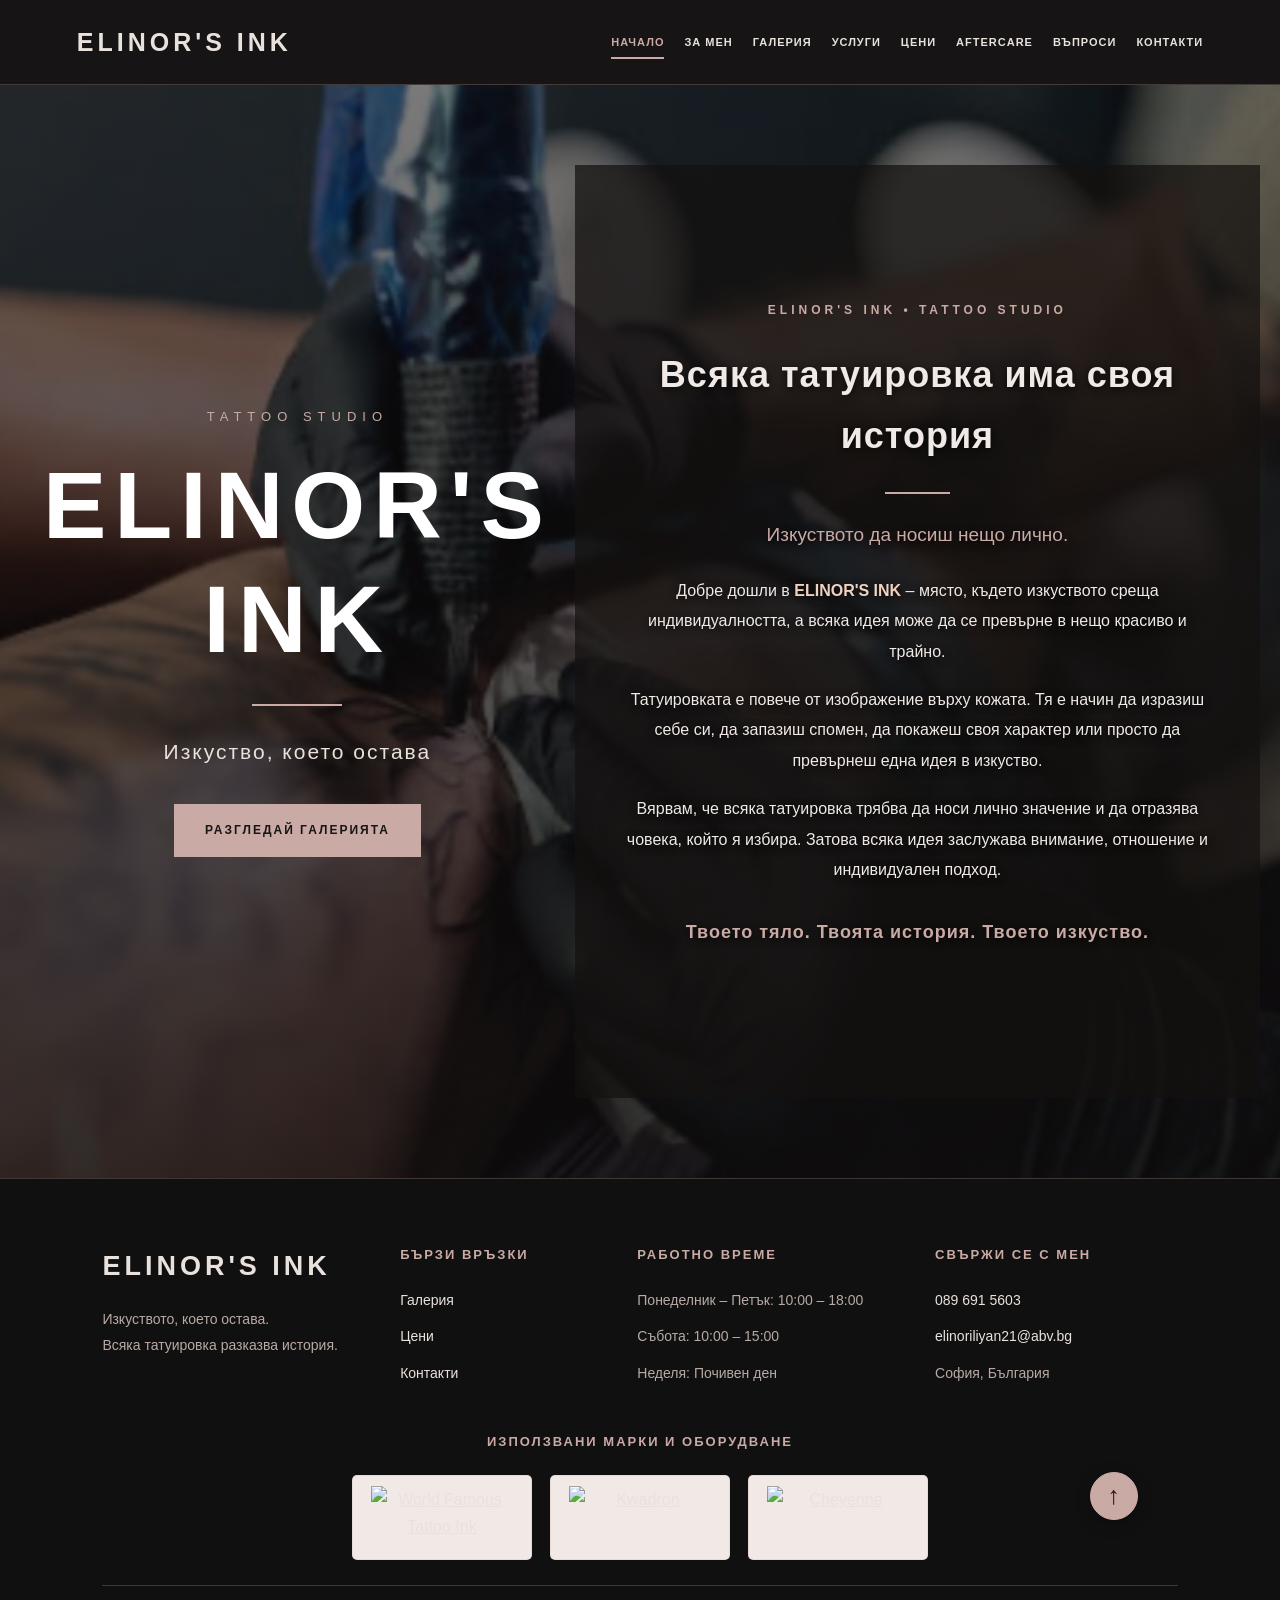
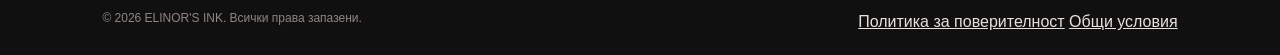
==== commit ab698141: "Add files via upload" ====
--- a/index.html
+++ b/index.html
@@ -63,10 +63,43 @@
 
             </div>
 
-            <div class="hero-scroll">
-                SCROLL TO EXPLORE
-                <span>↓</span>
-            </div>
+           <!-- УВОДНО ПРЕДСТАВЯНЕ -->
+<section class="welcome-section">
+    <div class="welcome-content">
+
+        <span class="welcome-subtitle">ELINOR'S INK • TATTOO STUDIO</span>
+
+        <h2>Всяка татуировка има своя история</h2>
+
+        <div class="welcome-line"></div>
+
+        <h3>Изкуството да носиш нещо лично.</h3>
+
+        <p>
+            Добре дошли в <strong>ELINOR'S INK</strong> – място, където
+            изкуството среща индивидуалността, а всяка идея може да се
+            превърне в нещо красиво и трайно.
+        </p>
+
+        <p>
+            Татуировката е повече от изображение върху кожата.
+            Тя е начин да изразиш себе си, да запазиш спомен,
+            да покажеш своя характер или просто да превърнеш
+            една идея в изкуство.
+        </p>
+
+        <p>
+            Вярвам, че всяка татуировка трябва да носи лично значение
+            и да отразява човека, който я избира. Затова всяка идея
+            заслужава внимание, отношение и индивидуален подход.
+        </p>
+
+        <p class="welcome-ending">
+            Твоето тяло. Твоята история. Твоето изкуство.
+        </p>
+
+    </div>
+</section>
 
         </section>
 
@@ -74,29 +107,35 @@
 
 
     <!-- ДОЛНА ЧАСТ -->
-    
+
 <footer class="site-footer">
 
     <div class="footer-content">
 
+        <!-- ЛОГО И ПРЕДСТАВЯНЕ -->
         <div class="footer-brand">
             <h2>ELINOR'S INK</h2>
-            <p>Изкуство, което остава.</p>
+            <p>Изкуството, което остава.</p>
             <p>Всяка татуировка разказва история.</p>
         </div>
-<div class="footer-links">
-                <h3>БЪРЗИ ВРЪЗКИ</h3>
-                <a href="index.html">Начало</a>
-                <a href="about.html">За мен</a>
-                <a href="gallery.html">Галерия</a>
-                 <a href="services.html">Услуги</a>
+
+        <!-- БЪРЗИ ВРЪЗКИ -->
+        <div class="footer-links">
+            <h3>БЪРЗИ ВРЪЗКИ</h3>
+            <a href="gallery.html">Галерия</a>
             <a href="pricing.html">Цени</a>
-                <a href="aftercare.html">Aftercare</a>
-                <a href="faq.html">Въпроси</a>
-                <a href="contacts.html">Контакти</a>
-            </div>
+            <a href="contacts.html">Контакти</a>
+        </div>
 
-        
+        <!-- РАБОТНО ВРЕМЕ -->
+        <div class="footer-hours">
+            <h3>РАБОТНО ВРЕМЕ</h3>
+            <p>Понеделник – Петък: 10:00 – 18:00</p>
+            <p>Събота: 10:00 – 15:00</p>
+            <p>Неделя: Почивен ден</p>
+        </div>
+
+        <!-- КОНТАКТИ -->
         <div class="footer-contact">
             <h3>СВЪРЖИ СЕ С МЕН</h3>
             <a href="tel:0896915603">089 691 5603</a>
@@ -108,12 +147,37 @@
 
     </div>
 
+    <!-- МАРКИ -->
+   <div class="footer-brands">
+    <h3>ИЗПОЛЗВАНИ МАРКИ И ОБОРУДВАНЕ</h3>
+
+   <div class="brand-logos">
+    <a href="https://www.worldfamoustattooink.com/" target="_blank" rel="noopener">
+        <img src="images/world-famous.jpg" alt="World Famous Tattoo Ink">
+    </a>
+
+    <a href="https://www.kwadron.pl/en/" target="_blank" rel="noopener">
+        <img src="images/kwadron.jpg" alt="Kwadron">
+    </a>
+
+    <a href="https://shop.world.cheyennetattoo.com/" target="_blank" rel="noopener">
+        <img src="images/cheyenne.jpg" alt="Cheyenne">
+    </a>
+</div>
+<a href="#" class="back-to-top" aria-label="Върни се в началото">↑</a>
+</div>
+
+    <!-- ДОЛНА ЧАСТ -->
     <div class="footer-bottom">
         <p>© 2026 ELINOR'S INK. Всички права запазени.</p>
-        <p>Създадено с внимание към изкуството.</p>
+        <div class="footer-legal">
+            <a href="privacy.html">Политика за поверителност</a>
+            <a href="terms.html">Общи условия</a>
+        </div>
     </div>
 
 </footer>
+
 
     <script src="script.js"></script>
 
--- a/style.css
+++ b/style.css
@@ -934,10 +934,10 @@
     margin: 0 auto 45px;
 
     display: grid;
-    grid-template-columns: 1.3fr 1fr 1.3fr;
-    gap: 50px;
-}
-
+    grid-template-columns: 1.3fr 1fr 1.3fr 1.2fr;
+    gap: 35px;
+    align-items: start;
+}
 .footer-brand h2 {
     font-size: 27px;
     letter-spacing: 4px;
@@ -984,7 +984,24 @@
     font-size: 14px;
     color: var(--muted);
 }
-
+.footer-hours {
+    display: flex;
+    flex-direction: column;
+    gap: 13px;
+}
+
+.footer-hours h3 {
+    font-size: 13px;
+    letter-spacing: 2px;
+    margin-bottom: 10px;
+    color: var(--rose);
+}
+
+
+.footer-hours p {
+    font-size: 14px;
+    color: var(--muted);
+}
 .footer-bottom {
     max-width: 1200px;
     margin: 0 auto;
@@ -1001,7 +1018,66 @@
     color: #8f8581;
     font-size: 12px;
 }
-
+/* ЛОГА НА МАРКИТЕ */
+
+.footer-brands {
+    max-width: 1200px;
+    margin: 0 auto 25px;
+    text-align: center;
+}
+
+.footer-brands h3 {
+    color: var(--rose);
+    font-size: 13px;
+    letter-spacing: 2px;
+    margin-bottom: 22px;
+}
+.brand-logos {
+    display: grid;
+    grid-template-columns: repeat(3, 180px);
+    justify-content: center;
+    gap: 18px;
+    max-width: 650px;
+    margin: auto;
+}
+
+.brand-logos a {
+    height: 85px;
+    display: flex;
+    align-items: center;
+    justify-content: center;
+    padding: 10px 18px;
+    background: #f0e9e5;
+    border: 1px solid var(--border);
+    border-radius: 5px;
+    overflow: hidden;
+    transition: var(--transition);
+}
+
+.brand-logos img {
+    width: 100%;
+    height: 100%;
+    object-fit: cover;
+    display: block;
+}
+
+.brand-logos a:hover {
+    transform: translateY(-4px);
+}
+
+@media (max-width: 700px) {
+    .brand-logos {
+        grid-template-columns: repeat(2, 1fr);
+        gap: 12px;
+    }
+}
+.
+@media (max-width: 700px) {
+    .brand-logos {
+        grid-template-columns: 1fr;
+        gap: 12px;
+    }
+}
 
 /* =====================================================
    17. АНИМАЦИИ
@@ -1226,3 +1302,257 @@
     }
 
 }
+/* Бутон за връщане в началото */
+.back-to-top {
+    position: absolute;
+    right: 40px;
+    top: 50%;
+    transform: translateY(-50%);
+    width: 48px;
+    height: 48px;
+    display: flex;
+    align-items: center;
+    justify-content: center;
+    background: var(--rose);
+    color: #211e1d;
+    border: 1px solid var(--rose);
+    border-radius: 50%;
+    font-size: 25px;
+    font-weight: bold;
+    text-decoration: none;
+    transition: var(--transition);
+    box-shadow: 0 4px 15px rgba(0, 0, 0, 0.25);
+}
+
+.back-to-top:hover {
+    background: transparent;
+    color: var(--rose);
+    transform: translateY(-55%);
+}
+
+.footer-brands {
+    position: relative;
+}
+
+@media (max-width: 700px) {
+    .back-to-top {
+        position: static;
+        margin: 20px auto 0;
+        transform: none;
+    }
+}/* УВОДНО ПРЕДСТАВЯНЕ */
+
+.welcome-section {
+    padding: 100px 20px;
+    background: rgba(20, 17, 16, 0.72);
+    text-align: center;
+    position: relative;
+}
+.welcome-content {
+    max-width: 850px;
+    margin: 0 auto;
+    padding: 30px 30px;
+}
+.welcome-subtitle {
+    color: var(--rose);
+    font-size: 12px;
+    letter-spacing: 4px;
+    font-weight: bold;
+}
+
+.welcome-content h2 {
+    color: #f0e9e5;
+    font-size: 36px;
+    margin: 22px 0;
+    letter-spacing: 1px;
+}
+
+.welcome-line {
+    width: 65px;
+    height: 2px;
+    background: var(--rose);
+    margin: 25px auto;
+}
+
+.welcome-content h3 {
+    color: var(--rose);
+    font-size: 19px;
+    margin-bottom: 25px;
+    font-weight: 500;
+}
+
+.welcome-content p {
+    color: #c9c0bb;
+    font-size: 16px;
+    line-height: 1.9;
+    margin-bottom: 18px;
+}
+
+.welcome-content strong {
+    color: #f0d2c0;
+}
+
+.welcome-content .welcome-ending {
+    color: var(--rose);
+    font-size: 18px;
+    letter-spacing: 1px;
+    margin-top: 30px;
+    font-weight: bold;
+}
+
+@media (max-width: 700px) {
+    .welcome-section {
+        padding: 60px 22px;
+    }
+
+    .welcome-content h2 {
+        font-size: 27px;
+    }
+
+    .welcome-content p {
+        font-size: 14px;
+    }
+}
+.welcome-content h2,
+.welcome-content h3,
+.welcome-content p {
+    text-shadow: 0 2px 8px rgba(0, 0, 0, 0.8);
+}
+
+.welcome-content p {
+    color: #f0e9e5;
+}
+
+/* ===== ГАЛЕРИЯ ===== */
+
+.gallery-section {
+    max-width: 1200px;
+    margin: 0 auto;
+    padding: 60px 25px;
+}
+
+.section-heading {
+    text-align: center;
+    margin-bottom: 35px;
+}
+
+.section-heading h2 {
+    color: var(--rose);
+    font-size: 32px;
+    letter-spacing: 4px;
+    margin: 12px 0;
+}
+
+.section-heading p {
+    color: var(--text);
+    line-height: 1.7;
+}
+
+.section-subtitle {
+    color: var(--rose);
+    font-size: 12px;
+    letter-spacing: 3px;
+    text-transform: uppercase;
+}
+
+.gallery-grid {
+    display: grid;
+    grid-template-columns: repeat(3, minmax(0, 1fr));
+    gap: 22px;
+}
+
+.gallery-item {
+    width: 100%;
+    height: 350px;
+    overflow: hidden;
+    border: 1px solid var(--border);
+    background: #211e1d;
+}
+
+.gallery-item img {
+    display: block;
+    width: 100%;
+    height: 100%;
+    object-fit: cover;
+    cursor: pointer;
+    transition: transform 0.4s ease;
+}
+
+.gallery-item img:hover {
+    transform: scale(1.06);
+}
+
+/* ГОЛЯМА СНИМКА */
+
+.image-modal {
+    display: none;
+    position: fixed;
+    z-index: 9999;
+    inset: 0;
+    background: rgba(0, 0, 0, 0.95);
+    align-items: center;
+    justify-content: center;
+    padding: 50px;
+}
+
+.image-modal img {
+    max-width: 85%;
+    max-height: 85vh;
+    object-fit: contain;
+}
+
+.modal-close {
+    position: absolute;
+    top: 20px;
+    right: 35px;
+    font-size: 40px;
+    color: white;
+    background: none;
+    border: none;
+    cursor: pointer;
+}
+
+.modal-arrow {
+    position: absolute;
+    top: 50%;
+    transform: translateY(-50%);
+    color: white;
+    background: none;
+    border: none;
+    font-size: 35px;
+    cursor: pointer;
+}
+
+.modal-prev {
+    left: 25px;
+}
+
+.modal-next {
+    right: 25px;
+}
+
+/* АДАПТИВЕН ДИЗАЙН */
+
+@media (max-width: 800px) {
+    .gallery-grid {
+        grid-template-columns: repeat(2, minmax(0, 1fr));
+    }
+
+    .gallery-item {
+        height: 280px;
+    }
+}
+
+@media (max-width: 500px) {
+    .gallery-grid {
+        grid-template-columns: 1fr;
+    }
+
+    .gallery-item {
+        height: 320px;
+    }
+
+    .gallery-section {
+        padding: 40px 15px;
+    }
+}
